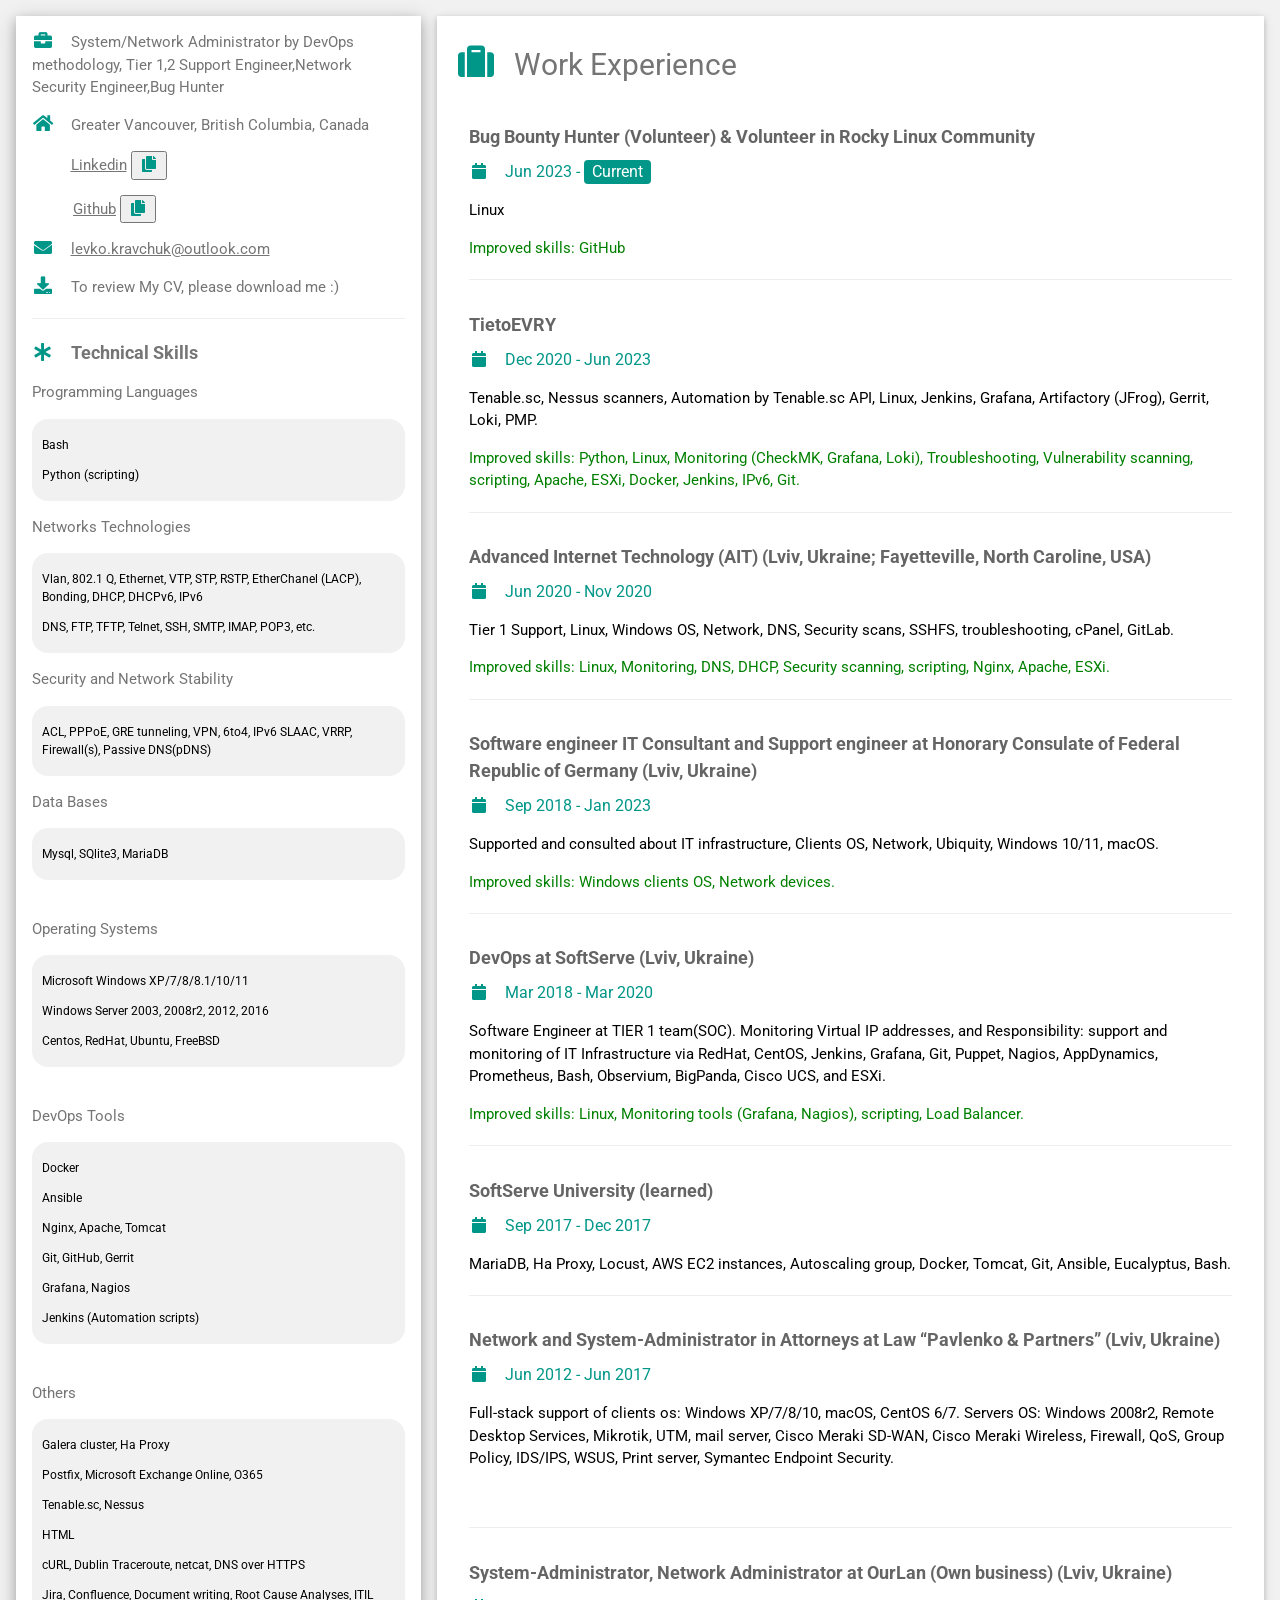
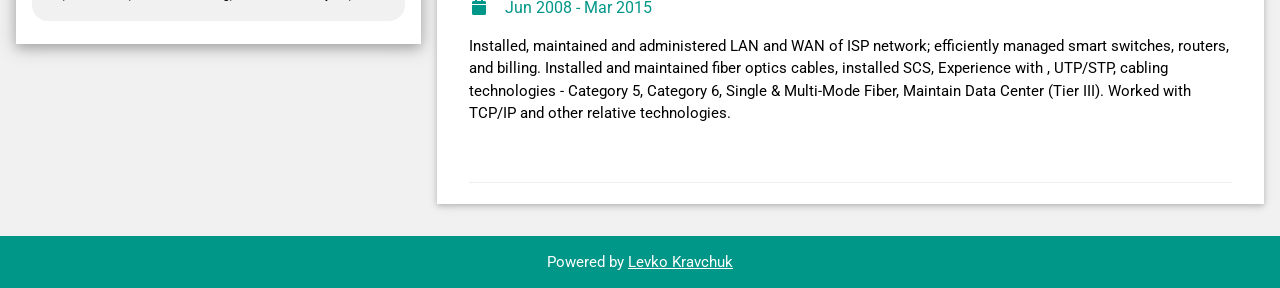
==== index.html @ 78b99a48 "Fixed mistake in CV" ====
<!DOCTYPE html>
<html>
<head>
  <meta charset="UTF-8">
  <meta name="description" content="Levkos web page">
  <meta name="keywords" content="HTML, JavaScript">
  <meta name="author" content="Levko Kravchuk">
  <meta name="viewport" content="width=device-width, initial-scale=1.0">
  <title>Levko's web site</title>
  <style>
    .collapsible {
      background-color: #777;
      color: white;
      cursor: pointer;
      padding: 18px;
      width: 100%;
      border: none;
      text-align: left;
      outline: none;
      font-size: 15px;
    }
    .active, .collapsible:hover {
      background-color: #555;
    }
    .content {
      padding: 0 18px;
      display: none;
      overflow: hidden;
      background-color: #f1f1f1;
    }
  </style>
  
   <!-- Google Analytics -->
  <script async src="https://www.googletagmanager.com/gtag/js?id=G-3JH4GE4G5J"></script>
  <script>
    window.dataLayer = window.dataLayer || [];
    function gtag(){dataLayer.push(arguments);}
    gtag('js', new Date());
    gtag('config', 'G-3JH4GE4G5J');
  </script>
  <!-- Clarity analytics -->
  <script type="text/javascript">
    (function(c,l,a,r,i,t,y){
        c[a]=c[a]||function(){(c[a].q=c[a].q||[]).push(arguments)};
        t=l.createElement(r);t.async=1;t.src="https://www.clarity.ms/tag/"+i;
        y=l.getElementsByTagName(r)[0];y.parentNode.insertBefore(t,y);
    })(window, document, "clarity", "script", "fwkwumg609");
  </script> 

<script>
  function copyToClipboard(text) {
    var input = document.createElement('input');
    input.setAttribute('value', text);
    document.body.appendChild(input);
    input.select();
    document.execCommand('copy');
    document.body.removeChild(input);
  }
  </script>
  

  <!-- Stylesheets -->
  <link rel="stylesheet" href="https://www.w3schools.com/w3css/4/w3.css">
  <link rel='stylesheet' href='https://fonts.googleapis.com/css?family=Roboto'>
  <link rel="stylesheet" href="https://cdnjs.cloudflare.com/ajax/libs/font-awesome/4.7.0/css/font-awesome.min.css">
  <link rel="stylesheet" href="https://use.fontawesome.com/releases/v5.15.2/css/all.css" integrity="sha384-jFieLoxygLdKVrVs5r+jj5rLX2v08nWEl4P7/q4+4EpvJ63VjKdErS/NkVJMI+gE" crossorigin="anonymous">
  <style>
    html,body,h1,h2,h3,h4,h5,h6 {font-family: "Roboto", sans-serif}
  </style>
</head>
<body class="w3-light-grey">
  <!-- Page Container -->
  <div class="w3-content w3-margin-top" style="max-width:1400px;">
    <!-- The Grid -->
    <div class="w3-row-padding">
      <!-- Left Column -->
      <div class="w3-third">
        <div class="w3-white w3-text-grey w3-card-4">
          <div class="w3-display-container">
            <div class="w3-display-bottomleft w3-container w3-text-teal">
              <h2>Levko Kravchuk</h2>
            </div>
          </div>
          <div class="w3-container">
            <p><i class="fa fa-briefcase fa-fw w3-margin-right w3-large w3-text-teal"></i>System/Network Administrator by DevOps methodology, Tier 1,2 Support Engineer,Network Security Engineer,Bug Hunter</p>
            <p><i class="fa fa-home fa-fw w3-margin-right w3-large w3-text-teal"></i>Greater Vancouver, British Columbia, Canada</p>
            <!-- <p><i class="fa fa-phone fa-fw w3-margin-right w3-large w3-text-teal"></i>+1(778)987-5773</p> -->
            <p><i class="fa fa-linkedin fa-fw w3-margin-right w3-large w3-text-teal"></i><a href="https://www.linkedin.com/in/levko-kravchuk/" target="_blank">Linkedin</a> <button onclick="copyToClipboard('https://www.linkedin.com/in/levko-kravchuk/')"> <i class="fa fa-copy fa-fw w3-text-teal" style="font-size: 16px;"></i> </button></p>
            <p><i class="fa fa-github fa-fw w3-margin-right w3-text-teal" style="font-size: 20px;"></i><a href="https://github.com/LEO2008k" target="_blank">Github</a>    <button onclick="copyToClipboard('https://github.com/LEO2008k')"> <i class="fa fa-copy fa-fw w3-text-teal" style="font-size: 16px;"></i> </button> </p>
            <p><i class="fa fa-envelope fa-fw w3-margin-right w3-large w3-text-teal"></i><a href="mailto:levko.kravchuk@outlook.com">levko.kravchuk@outlook.com</a></p>
            <p><i class="fa fa-download fa-fw w3-margin-right w3-large w3-text-teal"></i><a href="Levko_Kravchuk_Resume.pdf" download="Levko_Kravchuk_System_Administrator_Resume.pdf" style="text-decoration:none">To review My CV, please download me :)</a></p>
            <!--<p><i class="fa fa-download fa-fw w3-margin-right w3-large w3-text-teal"></i><a href="Levko_Kravchuk_cover_letter.pdf" download="Levko_Kravchuk_cover_letter.pdf" style="text-decoration:none">Cover letter Levko Kravchuk</a> </p>-->
            <hr>
  
            <div class="w3-large"><b><i class="fa fa-asterisk fa-fw w3-margin-right w3-text-teal"></i>Technical Skills</b></div>
            <p>Programming Languages</p>
            <div class="w3-light-grey w3-round-xlarge w3-small" style="border-left-style: solid;border-left-width: 0px;padding-left: 10px;padding-top: 5px;padding-bottom: 5px;">
             <p>Bash </p>
             <p>Python (scripting) </p>
               
            </div>
            <p>Networks Technologies</p>
            <div class="w3-light-grey w3-round-xlarge w3-small" style="border-left-style: solid;border-left-width: 0px;padding-left: 10px;padding-top: 5px;padding-bottom: 5px;">
              <!-- <div class="w3-container w3-center w3-round-xlarge w3-teal" style="width:90%">90%</div> -->
            <p>Vlan, 802.1 Q, Ethernet, VTP, STP, RSTP, EtherChanel (LACP), Bonding, DHCP, DHCPv6, IPv6 </p>
             <!-- <div class="w3-container w3-center w3-round-xlarge w3-teal" style="width:65%">65%</div> -->
            <p>DNS, FTP, TFTP, Telnet, SSH, SMTP, IMAP, POP3, etc. </p>
             <!-- <div class="w3-container w3-center w3-round-xlarge w3-teal" style="width:89%">89%</div> -->
  
            </div>
            <p>Security and Network Stability </p>
            <div class="w3-light-grey w3-round-xlarge w3-small" style="border-left-style: solid;border-left-width: 0px;padding-left: 10px;padding-top: 5px;padding-bottom: 5px;">
              <p>ACL, PPPoE, GRE tunneling, VPN, 6to4, IPv6 SLAAC, VRRP, Firewall(s), Passive DNS(pDNS) </p>
             <!-- <div class="w3-container w3-center w3-round-xlarge w3-teal" style="width:55%">55%</div> -->
  
            </div>
            <p>Data Bases</p>
            <div class="w3-light-grey w3-round-xlarge w3-small" style="border-left-style: solid;border-left-width: 0px;padding-left: 10px;padding-top: 5px;padding-bottom: 5px;">
              <p>Mysql, SQlite3, MariaDB </p>
            </div>
            <br>
  
            <p>Operating Systems</p>
            <div class="w3-light-grey w3-round-xlarge w3-small" style="border-left-style: solid;border-left-width: 0px;padding-left: 10px;padding-top: 5px;padding-bottom: 5px;">
              <p>Microsoft Windows XP/7/8/8.1/10/11 </p>
            <!-- <div class="w3-container w3-center w3-round-xlarge w3-teal" style="width:60%">60%</div> -->
            <p>Windows Server 2003, 2008r2, 2012, 2016 </p>
            <!-- <div class="w3-container w3-center w3-round-xlarge w3-teal" style="width:38%">38%</div>-->
            <p>Centos, RedHat, Ubuntu, FreeBSD </p>
            
            </div>
            <br>
  
            <p>DevOps Tools</p>
            <div class="w3-light-grey w3-round-xlarge w3-small" style="border-left-style: solid;border-left-width: 0px;padding-left: 10px;padding-top: 5px;padding-bottom: 5px;">
              <p>Docker </p>
             <!-- <div class="w3-container w3-center w3-round-xlarge w3-teal" style="width:40%">40%</div> -->
            <p>Ansible </p>
            <p>Nginx, Apache, Tomcat</p>
             <!-- <div class="w3-container w3-center w3-round-xlarge w3-teal" style="width:20%">20%</div> -->
            <p>Git, GitHub, Gerrit </p>
             <!-- <div class="w3-container w3-center w3-round-xlarge w3-teal" style="width:40%">40%</div> -->
            <p>Grafana, Nagios </p>
            <p>Jenkins (Automation scripts)</p>
             <!-- <div class="w3-container w3-center w3-round-xlarge w3-teal" style="width:40%">40%</div> -->
            </div>
            <br>
            <p>Others</p>        
              <div class="w3-light-grey w3-round-xlarge w3-small" style="border-left-style: solid;border-left-width: 0px;padding-left: 10px;padding-top: 5px;padding-bottom: 5px;">
              <p>Galera cluster, Ha Proxy </p>
              <p>Postfix, Microsoft Exchange Online, O365</p>
              <p>Tenable.sc, Nessus </p>
              <p>HTML</p>
              <p>cURL, Dublin Traceroute, netcat, DNS over HTTPS </p>
              <p>Jira, Confluence, Document writing, Root Cause Analyses, ITIL</p>
          </div>
  
            <br>
          </div>
        </div><br>
  
      <!-- End Left Column -->
      </div>
  
      <!-- Right Column -->
      <div class="w3-twothird">

        <div class="w3-container w3-card w3-white w3-margin-bottom">
          <h2 class="w3-text-grey w3-padding-16"><i class="fa fa-suitcase fa-fw w3-margin-right w3-xxlarge w3-text-teal"></i>Work Experience</h2>
          <div class="w3-container">
            <h5 class="w3-opacity"><b>Bug Bounty Hunter (Volunteer) & Volunteer in Rocky Linux Community</b></h5>
            <h6 class="w3-text-teal"><i class="fa fa-calendar fa-fw w3-margin-right"></i>Jun 2023 - <span class="w3-tag w3-teal w3-round">Current</span></h6>
            <p> Linux</p>
            <p style="color:green";>Improved skills: GitHub </p>  
            <hr>
          </div>
      
          <div class="w3-container">
            <h5 class="w3-opacity"><b>TietoEVRY</b></h5>
            <h6 class="w3-text-teal"><i class="fa fa-calendar fa-fw w3-margin-right"></i>Dec 2020 - Jun 2023</h6>
            <p>Tenable.sc, Nessus scanners, Automation by Tenable.sc API, Linux, Jenkins, Grafana, Artifactory (JFrog), Gerrit, Loki, PMP.  </p>
            <p style="color:green";>Improved skills: Python, Linux, Monitoring (CheckMK, Grafana, Loki), Troubleshooting, Vulnerability scanning, scripting, Apache, ESXi, Docker, Jenkins, IPv6, Git. </p>  
            <hr>
          </div>
          
          <div class="w3-container">
            <h5 class="w3-opacity"><b>Advanced Internet Technology (AIT) (Lviv, Ukraine; Fayetteville, North Caroline, USA)</b></h5>
            <h6 class="w3-text-teal"><i class="fa fa-calendar fa-fw w3-margin-right"></i>Jun 2020 - Nov 2020 </h6>
            <p>Tier 1 Support, Linux, Windows OS, Network, DNS, Security scans, SSHFS, troubleshooting, cPanel, GitLab. </p>
            <p style="color:green";>Improved skills: Linux, Monitoring, DNS, DHCP, Security scanning, scripting, Nginx, Apache, ESXi.</p> 
            <hr>
          </div>
          <div class="w3-container">
            <h5 class="w3-opacity"><b>Software engineer IT Consultant and Support engineer at Honorary Consulate of Federal Republic of Germany (Lviv, Ukraine)</b></h5>
            <h6 class="w3-text-teal"><i class="fa fa-calendar fa-fw w3-margin-right"></i>Sep 2018 - Jan 2023</h6>
            <p>Supported and consulted about IT infrastructure, Clients OS, Network, Ubiquity, Windows 10/11, macOS.</p>
            <p style="color:green";>Improved skills: Windows clients OS, Network devices.</p>
            <hr>
          </div>
          <div class="w3-container">
            <h5 class="w3-opacity"><b>DevOps at SoftServe (Lviv, Ukraine) </b></h5>
            <h6 class="w3-text-teal"><i class="fa fa-calendar fa-fw w3-margin-right"></i>Mar 2018 - Mar 2020 </h6>
            <p>Software Engineer at TIER 1 team(SOC). Monitoring Virtual IP addresses, and Responsibility: support and monitoring of IT Infrastructure via RedHat, CentOS, Jenkins, Grafana, Git, Puppet, Nagios, AppDynamics, Prometheus, Bash, Observium, BigPanda, Cisco UCS, and ESXi.</p>
            <p style="color:green";>Improved skills: Linux, Monitoring tools (Grafana, Nagios), scripting, Load Balancer.</p>
            <hr>
          </div>
          <div class="w3-container">
            <h5 class="w3-opacity"><b>SoftServe University (learned)</b></h5>
            <h6 class="w3-text-teal"><i class="fa fa-calendar fa-fw w3-margin-right"></i>Sep 2017 - Dec 2017</h6>
            <p>MariaDB, Ha Proxy, Locust, AWS EC2 instances, Autoscaling group, Docker, Tomcat, Git, Ansible, Eucalyptus, Bash. </p>
            <hr>
          </div>
          <div class="w3-container">
            <h5 class="w3-opacity"><b>Network and System-Administrator in Attorneys at Law “Pavlenko & Partners” (Lviv, Ukraine)</b></h5>
            <h6 class="w3-text-teal"><i class="fa fa-calendar fa-fw w3-margin-right"></i>Jun 2012 - Jun 2017 </h6>
            <p> Full-stack support of clients os: Windows XP/7/8/10, macOS, CentOS 6/7. Servers OS: Windows 2008r2, Remote Desktop Services, Mikrotik, UTM, mail server, Cisco Meraki SD-WAN, Cisco Meraki Wireless, Firewall, QoS, Group Policy, IDS/IPS, WSUS, Print server, Symantec Endpoint Security. </p><br>
            <hr>
          </div>
          <div class="w3-container">
            <h5 class="w3-opacity"><b>System-Administrator, Network Administrator at OurLan (Own business) (Lviv, Ukraine)</b></h5>
            <h6 class="w3-text-teal"><i class="fa fa-calendar fa-fw w3-margin-right"></i>Jun 2008 - Mar 2015 </h6>
            <p> Installed, maintained and administered LAN and WAN of ISP network; efficiently managed smart switches, routers, and billing. Installed and maintained fiber optics cables, installed SCS, Experience with , UTP/STP, cabling technologies - Category 5, Category 6, Single & Multi-Mode Fiber, Maintain Data Center (Tier III). Worked with TCP/IP and other relative technologies. </p><br>
            <hr>
          </div>
  
        </div>
  
  
      <!-- End Right Column -->
      </div>
      
    <!-- End Grid -->
    </div>
    
    <!-- End Page Container -->
  </div>
  
  <footer class="w3-container w3-teal w3-center w3-margin-top">
    <p>Powered by <a href="https://www.linkedin.com/in/levko-kravchuk/" target="_blank">Levko Kravchuk</a></p>
  </footer>
 

  </body>
  </html>
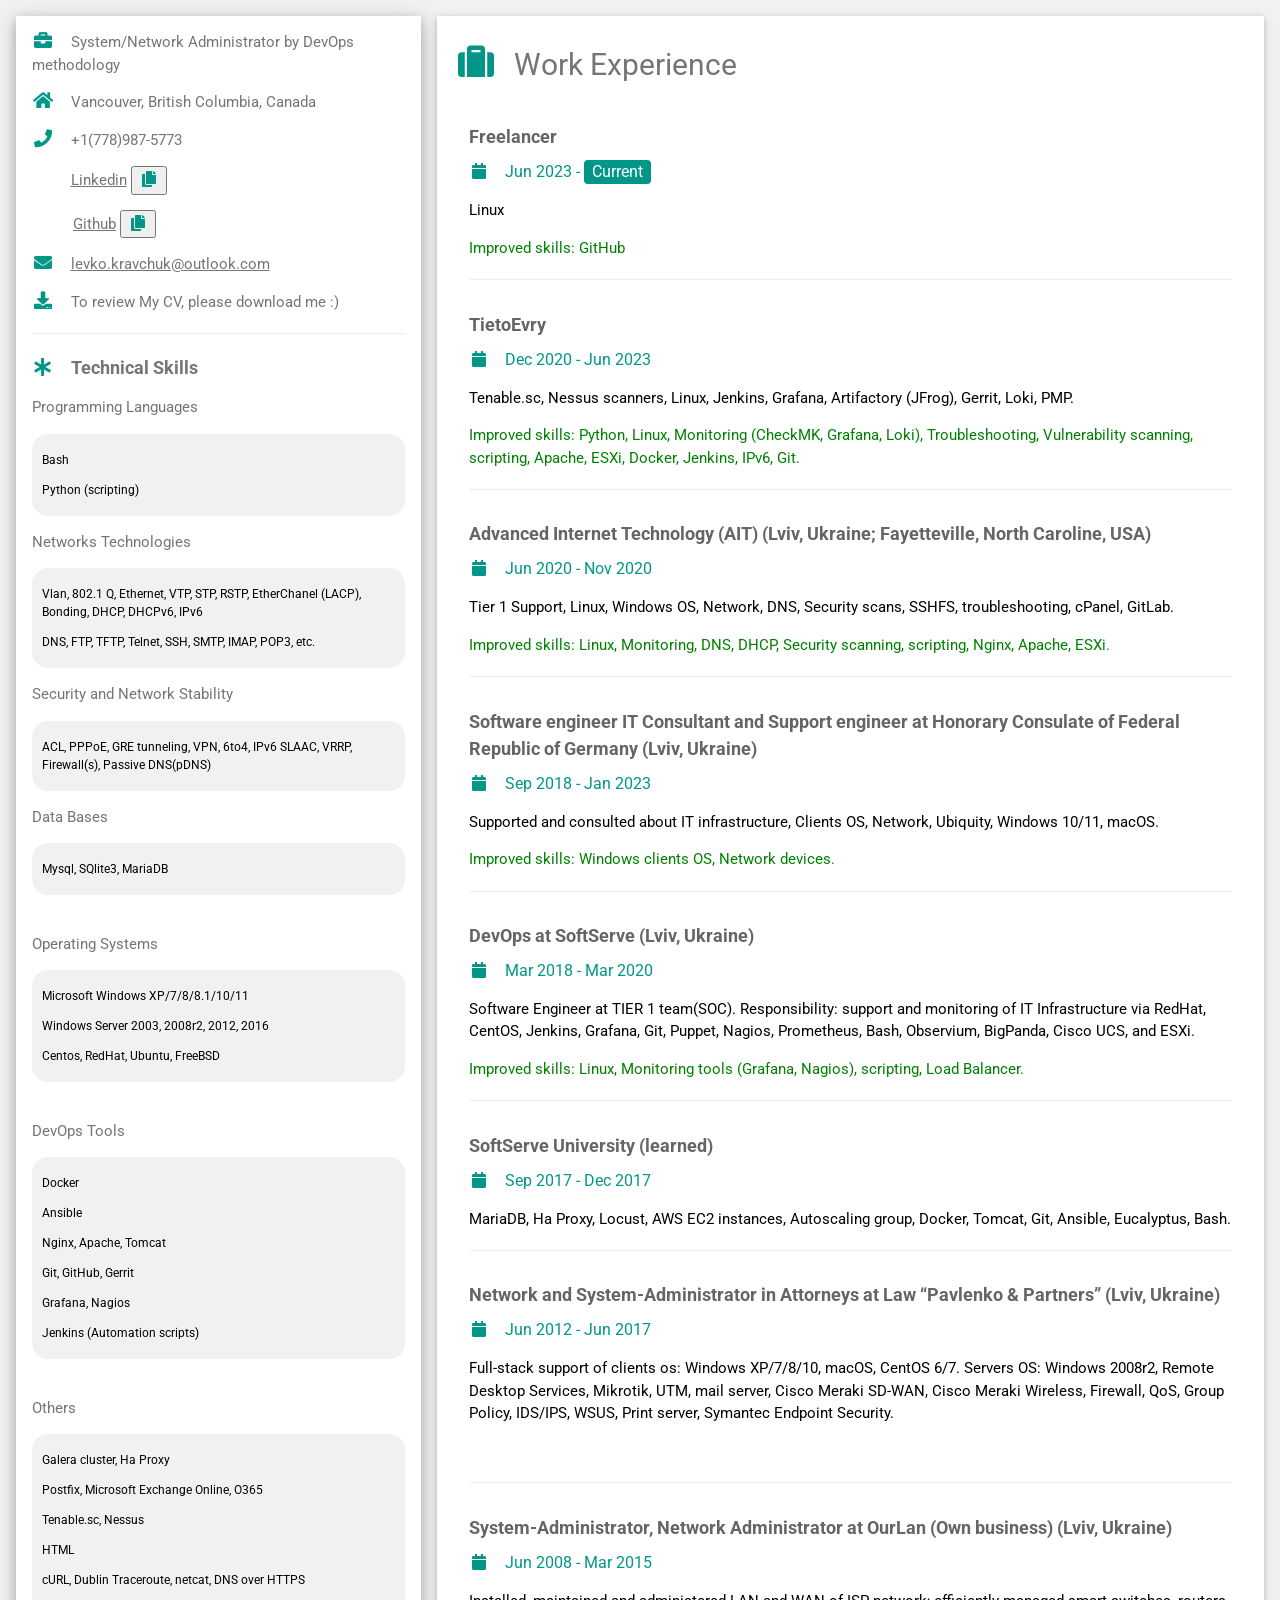
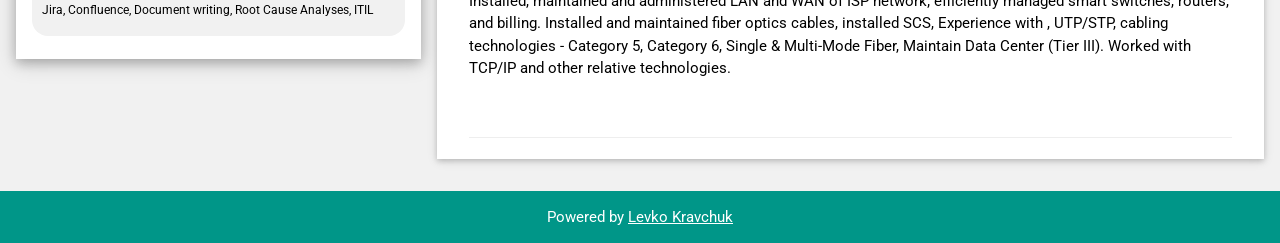
==== commit 99b66d1b: "Installed a new fresh repo" ====
--- a/index.html
+++ b/index.html
@@ -82,13 +82,13 @@
             </div>
           </div>
           <div class="w3-container">
-            <p><i class="fa fa-briefcase fa-fw w3-margin-right w3-large w3-text-teal"></i>System/Network Administrator by DevOps methodology, Tier 1,2 Support Engineer,Network Security Engineer,Bug Hunter</p>
-            <p><i class="fa fa-home fa-fw w3-margin-right w3-large w3-text-teal"></i>Greater Vancouver, British Columbia, Canada</p>
-            <!-- <p><i class="fa fa-phone fa-fw w3-margin-right w3-large w3-text-teal"></i>+1(778)987-5773</p> -->
+            <p><i class="fa fa-briefcase fa-fw w3-margin-right w3-large w3-text-teal"></i>System/Network Administrator by DevOps methodology</p>
+            <p><i class="fa fa-home fa-fw w3-margin-right w3-large w3-text-teal"></i>Vancouver, British Columbia, Canada</p>
+            <p><i class="fa fa-phone fa-fw w3-margin-right w3-large w3-text-teal"></i>+1(778)987-5773</p>
             <p><i class="fa fa-linkedin fa-fw w3-margin-right w3-large w3-text-teal"></i><a href="https://www.linkedin.com/in/levko-kravchuk/" target="_blank">Linkedin</a> <button onclick="copyToClipboard('https://www.linkedin.com/in/levko-kravchuk/')"> <i class="fa fa-copy fa-fw w3-text-teal" style="font-size: 16px;"></i> </button></p>
             <p><i class="fa fa-github fa-fw w3-margin-right w3-text-teal" style="font-size: 20px;"></i><a href="https://github.com/LEO2008k" target="_blank">Github</a>    <button onclick="copyToClipboard('https://github.com/LEO2008k')"> <i class="fa fa-copy fa-fw w3-text-teal" style="font-size: 16px;"></i> </button> </p>
             <p><i class="fa fa-envelope fa-fw w3-margin-right w3-large w3-text-teal"></i><a href="mailto:levko.kravchuk@outlook.com">levko.kravchuk@outlook.com</a></p>
-            <p><i class="fa fa-download fa-fw w3-margin-right w3-large w3-text-teal"></i><a href="Levko_Kravchuk_Resume.pdf" download="Levko_Kravchuk_System_Administrator_Resume.pdf" style="text-decoration:none">To review My CV, please download me :)</a></p>
+            <p><i class="fa fa-download fa-fw w3-margin-right w3-large w3-text-teal"></i><a href="Levko_Kravchuk_System_Administrator_Resume.pdf" download="Levko_Kravchuk_System_Administrator_Resume.pdf" style="text-decoration:none">To review My CV, please download me :)</a></p>
             <!--<p><i class="fa fa-download fa-fw w3-margin-right w3-large w3-text-teal"></i><a href="Levko_Kravchuk_cover_letter.pdf" download="Levko_Kravchuk_cover_letter.pdf" style="text-decoration:none">Cover letter Levko Kravchuk</a> </p>-->
             <hr>
   
@@ -168,7 +168,7 @@
         <div class="w3-container w3-card w3-white w3-margin-bottom">
           <h2 class="w3-text-grey w3-padding-16"><i class="fa fa-suitcase fa-fw w3-margin-right w3-xxlarge w3-text-teal"></i>Work Experience</h2>
           <div class="w3-container">
-            <h5 class="w3-opacity"><b>Bug Bounty Hunter (Volunteer) & Volunteer in Rocky Linux Community</b></h5>
+            <h5 class="w3-opacity"><b>Freelancer</b></h5>
             <h6 class="w3-text-teal"><i class="fa fa-calendar fa-fw w3-margin-right"></i>Jun 2023 - <span class="w3-tag w3-teal w3-round">Current</span></h6>
             <p> Linux</p>
             <p style="color:green";>Improved skills: GitHub </p>  
@@ -176,9 +176,9 @@
           </div>
       
           <div class="w3-container">
-            <h5 class="w3-opacity"><b>TietoEVRY</b></h5>
+            <h5 class="w3-opacity"><b>TietoEvry</b></h5>
             <h6 class="w3-text-teal"><i class="fa fa-calendar fa-fw w3-margin-right"></i>Dec 2020 - Jun 2023</h6>
-            <p>Tenable.sc, Nessus scanners, Automation by Tenable.sc API, Linux, Jenkins, Grafana, Artifactory (JFrog), Gerrit, Loki, PMP.  </p>
+            <p>Tenable.sc, Nessus scanners, Linux, Jenkins, Grafana, Artifactory (JFrog), Gerrit, Loki, PMP.  </p>
             <p style="color:green";>Improved skills: Python, Linux, Monitoring (CheckMK, Grafana, Loki), Troubleshooting, Vulnerability scanning, scripting, Apache, ESXi, Docker, Jenkins, IPv6, Git. </p>  
             <hr>
           </div>
@@ -200,7 +200,7 @@
           <div class="w3-container">
             <h5 class="w3-opacity"><b>DevOps at SoftServe (Lviv, Ukraine) </b></h5>
             <h6 class="w3-text-teal"><i class="fa fa-calendar fa-fw w3-margin-right"></i>Mar 2018 - Mar 2020 </h6>
-            <p>Software Engineer at TIER 1 team(SOC). Monitoring Virtual IP addresses, and Responsibility: support and monitoring of IT Infrastructure via RedHat, CentOS, Jenkins, Grafana, Git, Puppet, Nagios, AppDynamics, Prometheus, Bash, Observium, BigPanda, Cisco UCS, and ESXi.</p>
+            <p>Software Engineer at TIER 1 team(SOC). Responsibility: support and monitoring of IT Infrastructure via RedHat, CentOS, Jenkins, Grafana, Git, Puppet, Nagios, Prometheus, Bash, Observium, BigPanda, Cisco UCS, and ESXi.</p>
             <p style="color:green";>Improved skills: Linux, Monitoring tools (Grafana, Nagios), scripting, Load Balancer.</p>
             <hr>
           </div>
@@ -238,7 +238,6 @@
   <footer class="w3-container w3-teal w3-center w3-margin-top">
     <p>Powered by <a href="https://www.linkedin.com/in/levko-kravchuk/" target="_blank">Levko Kravchuk</a></p>
   </footer>
- 
-
+  
   </body>
   </html>
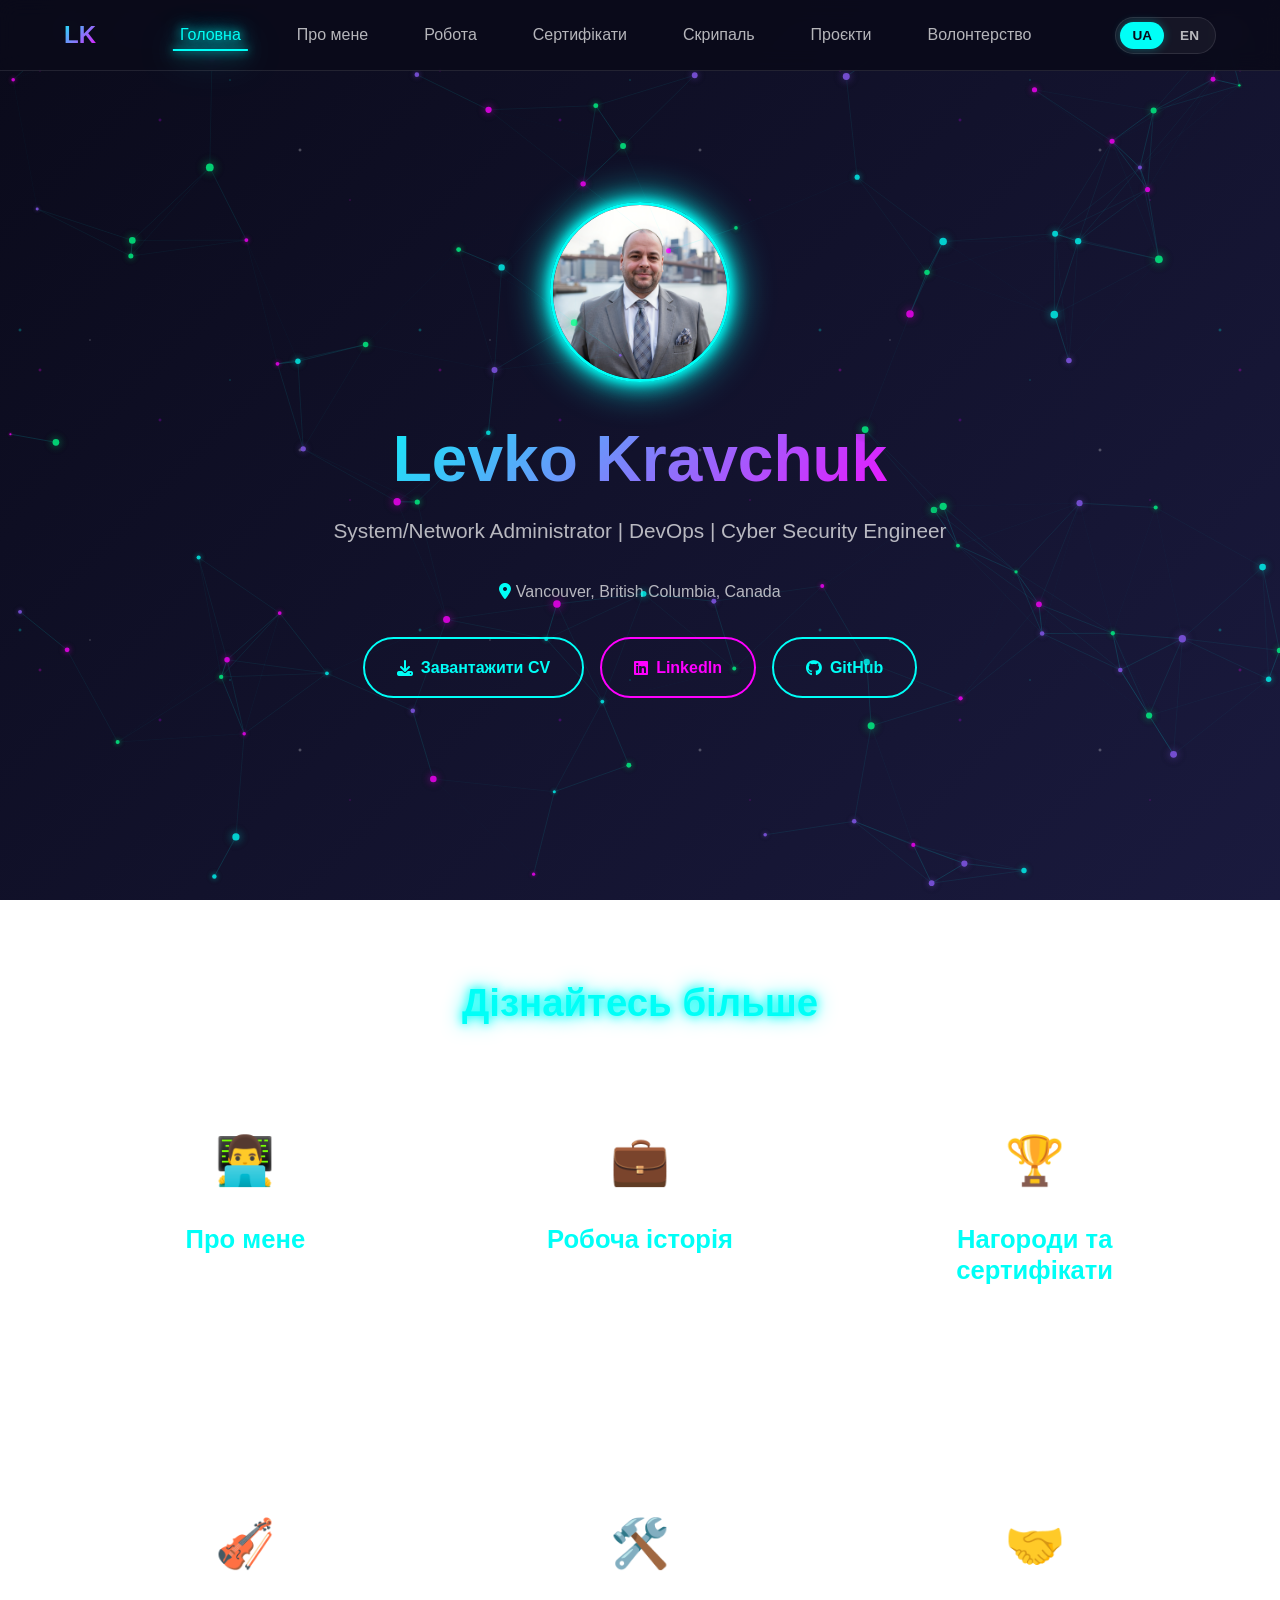
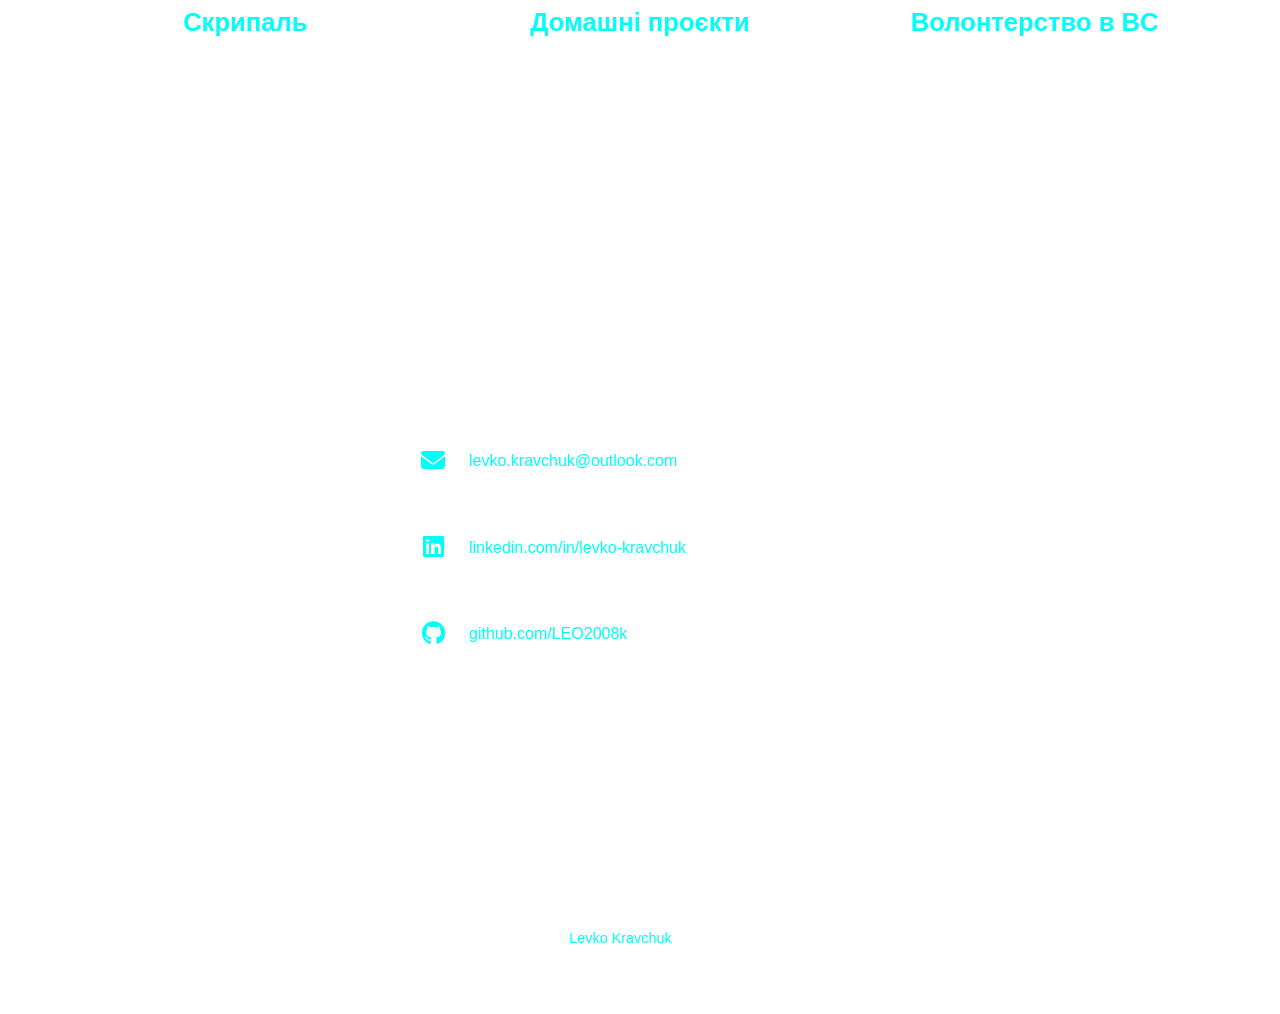
==== commit c8efd0c7: "Organize project: structure images and docs, update site content" ====
--- a/index.html
+++ b/index.html
@@ -1,243 +1,203 @@
 <!DOCTYPE html>
-<html>
+<html lang="uk">
+
 <head>
   <meta charset="UTF-8">
-  <meta name="description" content="Levkos web page">
-  <meta name="keywords" content="HTML, JavaScript">
+  <meta name="viewport" content="width=device-width, initial-scale=1.0, maximum-scale=5.0">
+  <meta name="description"
+    content="Levko Kravchuk - System/Network Administrator, DevOps Engineer based in Vancouver, BC">
+  <meta name="keywords" content="Levko Kravchuk, DevOps, System Administrator, Network Engineer, Vancouver">
   <meta name="author" content="Levko Kravchuk">
-  <meta name="viewport" content="width=device-width, initial-scale=1.0">
-  <title>Levko's web site</title>
-  <style>
-    .collapsible {
-      background-color: #777;
-      color: white;
-      cursor: pointer;
-      padding: 18px;
-      width: 100%;
-      border: none;
-      text-align: left;
-      outline: none;
-      font-size: 15px;
-    }
-    .active, .collapsible:hover {
-      background-color: #555;
-    }
-    .content {
-      padding: 0 18px;
-      display: none;
-      overflow: hidden;
-      background-color: #f1f1f1;
-    }
-  </style>
-  
-   <!-- Google Analytics -->
+  <meta name="theme-color" content="#0a0a1a">
+
+  <!-- Security Headers -->
+  <meta http-equiv="X-Content-Type-Options" content="nosniff">
+  <meta http-equiv="X-Frame-Options" content="SAMEORIGIN">
+  <meta name="referrer" content="strict-origin-when-cross-origin">
+  <meta http-equiv="Content-Security-Policy" content="
+    default-src 'self';
+    script-src 'self' 'unsafe-inline' https://www.googletagmanager.com https://www.clarity.ms https://*.clarity.ms;
+    style-src 'self' 'unsafe-inline' https://fonts.googleapis.com https://cdnjs.cloudflare.com;
+    font-src 'self' https://fonts.gstatic.com https://cdnjs.cloudflare.com;
+    img-src 'self' data: https:;
+    connect-src 'self' https://www.google-analytics.com https://www.clarity.ms https://*.clarity.ms;
+    frame-ancestors 'self';
+    form-action 'self';
+    base-uri 'self';
+  ">
+
+  <title>Levko Kravchuk | Portfolio</title>
+
+  <!-- Fonts -->
+  <link rel="preconnect" href="https://fonts.googleapis.com">
+  <link rel="preconnect" href="https://fonts.gstatic.com" crossorigin>
+  <link
+    href="https://fonts.googleapis.com/css2?family=Inter:wght@400;500;600;700&family=Outfit:wght@600;700&display=swap"
+    rel="stylesheet">
+
+  <!-- Font Awesome -->
+  <link rel="stylesheet" href="https://cdnjs.cloudflare.com/ajax/libs/font-awesome/6.5.0/css/all.min.css">
+
+  <!-- Styles -->
+  <link rel="stylesheet" href="css/style.css">
+
+  <!-- Google Analytics -->
   <script async src="https://www.googletagmanager.com/gtag/js?id=G-3JH4GE4G5J"></script>
   <script>
     window.dataLayer = window.dataLayer || [];
-    function gtag(){dataLayer.push(arguments);}
+    function gtag() { dataLayer.push(arguments); }
     gtag('js', new Date());
     gtag('config', 'G-3JH4GE4G5J');
   </script>
-  <!-- Clarity analytics -->
+
+  <!-- Clarity Analytics -->
   <script type="text/javascript">
-    (function(c,l,a,r,i,t,y){
-        c[a]=c[a]||function(){(c[a].q=c[a].q||[]).push(arguments)};
-        t=l.createElement(r);t.async=1;t.src="https://www.clarity.ms/tag/"+i;
-        y=l.getElementsByTagName(r)[0];y.parentNode.insertBefore(t,y);
+    (function (c, l, a, r, i, t, y) {
+      c[a] = c[a] || function () { (c[a].q = c[a].q || []).push(arguments) };
+      t = l.createElement(r); t.async = 1; t.src = "https://www.clarity.ms/tag/" + i;
+      y = l.getElementsByTagName(r)[0]; y.parentNode.insertBefore(t, y);
     })(window, document, "clarity", "script", "fwkwumg609");
-  </script> 
-
-<script>
-  function copyToClipboard(text) {
-    var input = document.createElement('input');
-    input.setAttribute('value', text);
-    document.body.appendChild(input);
-    input.select();
-    document.execCommand('copy');
-    document.body.removeChild(input);
-  }
   </script>
-  
-
-  <!-- Stylesheets -->
-  <link rel="stylesheet" href="https://www.w3schools.com/w3css/4/w3.css">
-  <link rel='stylesheet' href='https://fonts.googleapis.com/css?family=Roboto'>
-  <link rel="stylesheet" href="https://cdnjs.cloudflare.com/ajax/libs/font-awesome/4.7.0/css/font-awesome.min.css">
-  <link rel="stylesheet" href="https://use.fontawesome.com/releases/v5.15.2/css/all.css" integrity="sha384-jFieLoxygLdKVrVs5r+jj5rLX2v08nWEl4P7/q4+4EpvJ63VjKdErS/NkVJMI+gE" crossorigin="anonymous">
-  <style>
-    html,body,h1,h2,h3,h4,h5,h6 {font-family: "Roboto", sans-serif}
-  </style>
 </head>
-<body class="w3-light-grey">
-  <!-- Page Container -->
-  <div class="w3-content w3-margin-top" style="max-width:1400px;">
-    <!-- The Grid -->
-    <div class="w3-row-padding">
-      <!-- Left Column -->
-      <div class="w3-third">
-        <div class="w3-white w3-text-grey w3-card-4">
-          <div class="w3-display-container">
-            <div class="w3-display-bottomleft w3-container w3-text-teal">
-              <h2>Levko Kravchuk</h2>
-            </div>
-          </div>
-          <div class="w3-container">
-            <p><i class="fa fa-briefcase fa-fw w3-margin-right w3-large w3-text-teal"></i>System/Network Administrator by DevOps methodology</p>
-            <p><i class="fa fa-home fa-fw w3-margin-right w3-large w3-text-teal"></i>Vancouver, British Columbia, Canada</p>
-            <p><i class="fa fa-phone fa-fw w3-margin-right w3-large w3-text-teal"></i>+1(778)987-5773</p>
-            <p><i class="fa fa-linkedin fa-fw w3-margin-right w3-large w3-text-teal"></i><a href="https://www.linkedin.com/in/levko-kravchuk/" target="_blank">Linkedin</a> <button onclick="copyToClipboard('https://www.linkedin.com/in/levko-kravchuk/')"> <i class="fa fa-copy fa-fw w3-text-teal" style="font-size: 16px;"></i> </button></p>
-            <p><i class="fa fa-github fa-fw w3-margin-right w3-text-teal" style="font-size: 20px;"></i><a href="https://github.com/LEO2008k" target="_blank">Github</a>    <button onclick="copyToClipboard('https://github.com/LEO2008k')"> <i class="fa fa-copy fa-fw w3-text-teal" style="font-size: 16px;"></i> </button> </p>
-            <p><i class="fa fa-envelope fa-fw w3-margin-right w3-large w3-text-teal"></i><a href="mailto:levko.kravchuk@outlook.com">levko.kravchuk@outlook.com</a></p>
-            <p><i class="fa fa-download fa-fw w3-margin-right w3-large w3-text-teal"></i><a href="Levko_Kravchuk_System_Administrator_Resume.pdf" download="Levko_Kravchuk_System_Administrator_Resume.pdf" style="text-decoration:none">To review My CV, please download me :)</a></p>
-            <!--<p><i class="fa fa-download fa-fw w3-margin-right w3-large w3-text-teal"></i><a href="Levko_Kravchuk_cover_letter.pdf" download="Levko_Kravchuk_cover_letter.pdf" style="text-decoration:none">Cover letter Levko Kravchuk</a> </p>-->
-            <hr>
-  
-            <div class="w3-large"><b><i class="fa fa-asterisk fa-fw w3-margin-right w3-text-teal"></i>Technical Skills</b></div>
-            <p>Programming Languages</p>
-            <div class="w3-light-grey w3-round-xlarge w3-small" style="border-left-style: solid;border-left-width: 0px;padding-left: 10px;padding-top: 5px;padding-bottom: 5px;">
-             <p>Bash </p>
-             <p>Python (scripting) </p>
-               
-            </div>
-            <p>Networks Technologies</p>
-            <div class="w3-light-grey w3-round-xlarge w3-small" style="border-left-style: solid;border-left-width: 0px;padding-left: 10px;padding-top: 5px;padding-bottom: 5px;">
-              <!-- <div class="w3-container w3-center w3-round-xlarge w3-teal" style="width:90%">90%</div> -->
-            <p>Vlan, 802.1 Q, Ethernet, VTP, STP, RSTP, EtherChanel (LACP), Bonding, DHCP, DHCPv6, IPv6 </p>
-             <!-- <div class="w3-container w3-center w3-round-xlarge w3-teal" style="width:65%">65%</div> -->
-            <p>DNS, FTP, TFTP, Telnet, SSH, SMTP, IMAP, POP3, etc. </p>
-             <!-- <div class="w3-container w3-center w3-round-xlarge w3-teal" style="width:89%">89%</div> -->
-  
-            </div>
-            <p>Security and Network Stability </p>
-            <div class="w3-light-grey w3-round-xlarge w3-small" style="border-left-style: solid;border-left-width: 0px;padding-left: 10px;padding-top: 5px;padding-bottom: 5px;">
-              <p>ACL, PPPoE, GRE tunneling, VPN, 6to4, IPv6 SLAAC, VRRP, Firewall(s), Passive DNS(pDNS) </p>
-             <!-- <div class="w3-container w3-center w3-round-xlarge w3-teal" style="width:55%">55%</div> -->
-  
-            </div>
-            <p>Data Bases</p>
-            <div class="w3-light-grey w3-round-xlarge w3-small" style="border-left-style: solid;border-left-width: 0px;padding-left: 10px;padding-top: 5px;padding-bottom: 5px;">
-              <p>Mysql, SQlite3, MariaDB </p>
-            </div>
-            <br>
-  
-            <p>Operating Systems</p>
-            <div class="w3-light-grey w3-round-xlarge w3-small" style="border-left-style: solid;border-left-width: 0px;padding-left: 10px;padding-top: 5px;padding-bottom: 5px;">
-              <p>Microsoft Windows XP/7/8/8.1/10/11 </p>
-            <!-- <div class="w3-container w3-center w3-round-xlarge w3-teal" style="width:60%">60%</div> -->
-            <p>Windows Server 2003, 2008r2, 2012, 2016 </p>
-            <!-- <div class="w3-container w3-center w3-round-xlarge w3-teal" style="width:38%">38%</div>-->
-            <p>Centos, RedHat, Ubuntu, FreeBSD </p>
-            
-            </div>
-            <br>
-  
-            <p>DevOps Tools</p>
-            <div class="w3-light-grey w3-round-xlarge w3-small" style="border-left-style: solid;border-left-width: 0px;padding-left: 10px;padding-top: 5px;padding-bottom: 5px;">
-              <p>Docker </p>
-             <!-- <div class="w3-container w3-center w3-round-xlarge w3-teal" style="width:40%">40%</div> -->
-            <p>Ansible </p>
-            <p>Nginx, Apache, Tomcat</p>
-             <!-- <div class="w3-container w3-center w3-round-xlarge w3-teal" style="width:20%">20%</div> -->
-            <p>Git, GitHub, Gerrit </p>
-             <!-- <div class="w3-container w3-center w3-round-xlarge w3-teal" style="width:40%">40%</div> -->
-            <p>Grafana, Nagios </p>
-            <p>Jenkins (Automation scripts)</p>
-             <!-- <div class="w3-container w3-center w3-round-xlarge w3-teal" style="width:40%">40%</div> -->
-            </div>
-            <br>
-            <p>Others</p>        
-              <div class="w3-light-grey w3-round-xlarge w3-small" style="border-left-style: solid;border-left-width: 0px;padding-left: 10px;padding-top: 5px;padding-bottom: 5px;">
-              <p>Galera cluster, Ha Proxy </p>
-              <p>Postfix, Microsoft Exchange Online, O365</p>
-              <p>Tenable.sc, Nessus </p>
-              <p>HTML</p>
-              <p>cURL, Dublin Traceroute, netcat, DNS over HTTPS </p>
-              <p>Jira, Confluence, Document writing, Root Cause Analyses, ITIL</p>
-          </div>
-  
-            <br>
-          </div>
-        </div><br>
-  
-      <!-- End Left Column -->
-      </div>
-  
-      <!-- Right Column -->
-      <div class="w3-twothird">
-
-        <div class="w3-container w3-card w3-white w3-margin-bottom">
-          <h2 class="w3-text-grey w3-padding-16"><i class="fa fa-suitcase fa-fw w3-margin-right w3-xxlarge w3-text-teal"></i>Work Experience</h2>
-          <div class="w3-container">
-            <h5 class="w3-opacity"><b>Freelancer</b></h5>
-            <h6 class="w3-text-teal"><i class="fa fa-calendar fa-fw w3-margin-right"></i>Jun 2023 - <span class="w3-tag w3-teal w3-round">Current</span></h6>
-            <p> Linux</p>
-            <p style="color:green";>Improved skills: GitHub </p>  
-            <hr>
-          </div>
-      
-          <div class="w3-container">
-            <h5 class="w3-opacity"><b>TietoEvry</b></h5>
-            <h6 class="w3-text-teal"><i class="fa fa-calendar fa-fw w3-margin-right"></i>Dec 2020 - Jun 2023</h6>
-            <p>Tenable.sc, Nessus scanners, Linux, Jenkins, Grafana, Artifactory (JFrog), Gerrit, Loki, PMP.  </p>
-            <p style="color:green";>Improved skills: Python, Linux, Monitoring (CheckMK, Grafana, Loki), Troubleshooting, Vulnerability scanning, scripting, Apache, ESXi, Docker, Jenkins, IPv6, Git. </p>  
-            <hr>
-          </div>
-          
-          <div class="w3-container">
-            <h5 class="w3-opacity"><b>Advanced Internet Technology (AIT) (Lviv, Ukraine; Fayetteville, North Caroline, USA)</b></h5>
-            <h6 class="w3-text-teal"><i class="fa fa-calendar fa-fw w3-margin-right"></i>Jun 2020 - Nov 2020 </h6>
-            <p>Tier 1 Support, Linux, Windows OS, Network, DNS, Security scans, SSHFS, troubleshooting, cPanel, GitLab. </p>
-            <p style="color:green";>Improved skills: Linux, Monitoring, DNS, DHCP, Security scanning, scripting, Nginx, Apache, ESXi.</p> 
-            <hr>
-          </div>
-          <div class="w3-container">
-            <h5 class="w3-opacity"><b>Software engineer IT Consultant and Support engineer at Honorary Consulate of Federal Republic of Germany (Lviv, Ukraine)</b></h5>
-            <h6 class="w3-text-teal"><i class="fa fa-calendar fa-fw w3-margin-right"></i>Sep 2018 - Jan 2023</h6>
-            <p>Supported and consulted about IT infrastructure, Clients OS, Network, Ubiquity, Windows 10/11, macOS.</p>
-            <p style="color:green";>Improved skills: Windows clients OS, Network devices.</p>
-            <hr>
-          </div>
-          <div class="w3-container">
-            <h5 class="w3-opacity"><b>DevOps at SoftServe (Lviv, Ukraine) </b></h5>
-            <h6 class="w3-text-teal"><i class="fa fa-calendar fa-fw w3-margin-right"></i>Mar 2018 - Mar 2020 </h6>
-            <p>Software Engineer at TIER 1 team(SOC). Responsibility: support and monitoring of IT Infrastructure via RedHat, CentOS, Jenkins, Grafana, Git, Puppet, Nagios, Prometheus, Bash, Observium, BigPanda, Cisco UCS, and ESXi.</p>
-            <p style="color:green";>Improved skills: Linux, Monitoring tools (Grafana, Nagios), scripting, Load Balancer.</p>
-            <hr>
-          </div>
-          <div class="w3-container">
-            <h5 class="w3-opacity"><b>SoftServe University (learned)</b></h5>
-            <h6 class="w3-text-teal"><i class="fa fa-calendar fa-fw w3-margin-right"></i>Sep 2017 - Dec 2017</h6>
-            <p>MariaDB, Ha Proxy, Locust, AWS EC2 instances, Autoscaling group, Docker, Tomcat, Git, Ansible, Eucalyptus, Bash. </p>
-            <hr>
-          </div>
-          <div class="w3-container">
-            <h5 class="w3-opacity"><b>Network and System-Administrator in Attorneys at Law “Pavlenko & Partners” (Lviv, Ukraine)</b></h5>
-            <h6 class="w3-text-teal"><i class="fa fa-calendar fa-fw w3-margin-right"></i>Jun 2012 - Jun 2017 </h6>
-            <p> Full-stack support of clients os: Windows XP/7/8/10, macOS, CentOS 6/7. Servers OS: Windows 2008r2, Remote Desktop Services, Mikrotik, UTM, mail server, Cisco Meraki SD-WAN, Cisco Meraki Wireless, Firewall, QoS, Group Policy, IDS/IPS, WSUS, Print server, Symantec Endpoint Security. </p><br>
-            <hr>
-          </div>
-          <div class="w3-container">
-            <h5 class="w3-opacity"><b>System-Administrator, Network Administrator at OurLan (Own business) (Lviv, Ukraine)</b></h5>
-            <h6 class="w3-text-teal"><i class="fa fa-calendar fa-fw w3-margin-right"></i>Jun 2008 - Mar 2015 </h6>
-            <p> Installed, maintained and administered LAN and WAN of ISP network; efficiently managed smart switches, routers, and billing. Installed and maintained fiber optics cables, installed SCS, Experience with , UTP/STP, cabling technologies - Category 5, Category 6, Single & Multi-Mode Fiber, Maintain Data Center (Tier III). Worked with TCP/IP and other relative technologies. </p><br>
-            <hr>
-          </div>
-  
+
+<body>
+  <!-- Navigation -->
+  <nav class="nav">
+    <div class="nav-container">
+      <a href="index.html" class="nav-logo">LK</a>
+      <ul class="nav-menu">
+        <li><a href="index.html" class="nav-link active" data-i18n="nav_home">Головна</a></li>
+        <li><a href="about.html" class="nav-link" data-i18n="nav_about">Про мене</a></li>
+        <li><a href="work-history.html" class="nav-link" data-i18n="nav_work">Робота</a></li>
+        <li><a href="awards.html" class="nav-link" data-i18n="nav_awards">Сертифікати</a></li>
+        <li><a href="violinist.html" class="nav-link" data-i18n="nav_violinist">Скрипаль</a></li>
+        <li><a href="projects.html" class="nav-link" data-i18n="nav_projects">Проєкти</a></li>
+        <li><a href="volunteer.html" class="nav-link" data-i18n="nav_volunteer">Волонтерство</a></li>
+      </ul>
+      <div class="nav-right">
+        <div class="lang-switcher">
+          <button class="lang-btn active" data-lang="uk">UA</button>
+          <button class="lang-btn" data-lang="en">EN</button>
         </div>
-  
-  
-      <!-- End Right Column -->
-      </div>
-      
-    <!-- End Grid -->
-    </div>
-    
-    <!-- End Page Container -->
-  </div>
-  
-  <footer class="w3-container w3-teal w3-center w3-margin-top">
-    <p>Powered by <a href="https://www.linkedin.com/in/levko-kravchuk/" target="_blank">Levko Kravchuk</a></p>
+        <div class="nav-toggle">
+          <span></span>
+          <span></span>
+          <span></span>
+        </div>
+      </div>
+    </div>
+  </nav>
+
+  <!-- Hero Section -->
+  <section class="hero">
+    <div class="hero-content">
+      <img src="img/photos/avatar.png" alt="Levko Kravchuk" class="hero-avatar">
+      <h1 class="hero-title">Levko Kravchuk</h1>
+      <p class="hero-subtitle" data-i18n="hero_subtitle">System/Network Administrator | DevOps | Cyber Security Engineer
+      </p>
+      <p style="color: var(--text-secondary); margin-bottom: 2rem;">
+        <i class="fas fa-map-marker-alt" style="color: var(--neon-cyan);"></i>
+        <span data-i18n="hero_location">Vancouver, British Columbia, Canada</span>
+      </p>
+      <div class="hero-buttons">
+        <a href="Levko_Kravchuk_Resume.pdf" download class="btn">
+          <i class="fas fa-download"></i> <span data-i18n="btn_download_cv">Завантажити CV</span>
+        </a>
+        <a href="https://www.linkedin.com/in/levko-kravchuk/" target="_blank" class="btn btn-magenta">
+          <i class="fab fa-linkedin"></i> LinkedIn
+        </a>
+        <a href="https://github.com/LEO2008k" target="_blank" class="btn">
+          <i class="fab fa-github"></i> GitHub
+        </a>
+      </div>
+    </div>
+  </section>
+
+  <!-- Quick Links Section -->
+  <section class="section">
+    <div class="container">
+      <h2 class="section-title" data-i18n="section_learn_more">Дізнайтесь більше</h2>
+      <div class="cards-grid">
+
+        <a href="about.html" class="glass-card page-card">
+          <span class="page-card-icon">👨‍💻</span>
+          <h3 data-i18n="card_about_title">Про мене</h3>
+          <p data-i18n="card_about_desc">Технічні навички, контакти та особиста інформація</p>
+        </a>
+
+        <a href="work-history.html" class="glass-card page-card">
+          <span class="page-card-icon">💼</span>
+          <h3 data-i18n="card_work_title">Робоча історія</h3>
+          <p data-i18n="card_work_desc">Від 2008 року: ISP, DevOps, Security та більше</p>
+        </a>
+
+        <a href="awards.html" class="glass-card page-card">
+          <span class="page-card-icon">🏆</span>
+          <h3 data-i18n="card_awards_title">Нагороди та сертифікати</h3>
+          <p data-i18n="card_awards_desc">CCNA, MikroTik, CS50, RedHat та інші</p>
+        </a>
+
+        <a href="violinist.html" class="glass-card page-card">
+          <span class="page-card-icon">🎻</span>
+          <h3 data-i18n="card_violinist_title">Скрипаль</h3>
+          <p data-i18n="card_violinist_desc">Музична сторона мого життя</p>
+        </a>
+
+        <a href="projects.html" class="glass-card page-card">
+          <span class="page-card-icon">🛠️</span>
+          <h3 data-i18n="card_projects_title">Домашні проєкти</h3>
+          <p data-i18n="card_projects_desc">Особисті технічні проєкти та експерименти</p>
+        </a>
+
+        <a href="volunteer.html" class="glass-card page-card">
+          <span class="page-card-icon">🤝</span>
+          <h3 data-i18n="card_volunteer_title">Волонтерство в BC</h3>
+          <p data-i18n="card_volunteer_desc">BSides Vancouver, VanLUG та спільнота</p>
+        </a>
+
+      </div>
+    </div>
+  </section>
+
+  <!-- Contact Quick Section -->
+  <section class="section">
+    <div class="container" style="max-width: 600px;">
+      <div class="glass-card">
+        <h3 style="text-align: center; margin-bottom: 1.5rem;" data-i18n="contact_title">Зв'язатися зі мною</h3>
+        <ul class="contact-list">
+          <li class="contact-item">
+            <span class="contact-icon"><i class="fas fa-envelope"></i></span>
+            <a href="mailto:levko.kravchuk@outlook.com">levko.kravchuk@outlook.com</a>
+          </li>
+          <li class="contact-item">
+            <span class="contact-icon"><i class="fab fa-linkedin"></i></span>
+            <a href="https://www.linkedin.com/in/levko-kravchuk/" target="_blank">linkedin.com/in/levko-kravchuk</a>
+          </li>
+          <li class="contact-item">
+            <span class="contact-icon"><i class="fab fa-github"></i></span>
+            <a href="https://github.com/LEO2008k" target="_blank">github.com/LEO2008k</a>
+          </li>
+        </ul>
+      </div>
+    </div>
+  </section>
+
+  <!-- Footer -->
+  <footer class="footer">
+    <p class="footer-text">
+      © 2024-2026 <a href="https://www.linkedin.com/in/levko-kravchuk/" target="_blank">Levko Kravchuk</a>. <span
+        data-i18n="footer_rights">All rights reserved.</span>
+    </p>
   </footer>
-  
-  </body>
-  </html>+
+  <!-- Back to Top -->
+  <button class="back-to-top" aria-label="Back to top">
+    <i class="fas fa-arrow-up"></i>
+  </button>
+
+  <script src="js/particles.js"></script>
+  <script src="js/translations.js"></script>
+  <script src="js/main.js"></script>
+</body>
+
+</html>
--- a/css/style.css
+++ b/css/style.css
@@ -0,0 +1,807 @@
+/* ===================================
+   NEO GLOW DESIGN SYSTEM
+   Levko Kravchuk Portfolio
+   =================================== */
+
+/* CSS Variables */
+:root {
+  /* Colors */
+  --bg-primary: #0a0a1a;
+  --bg-secondary: #1a1a3e;
+  --bg-card: rgba(26, 26, 62, 0.6);
+  --neon-cyan: #00fff7;
+  --neon-magenta: #ff00ff;
+  --neon-purple: #bf00ff;
+  --neon-blue: #00d4ff;
+  --text-primary: #ffffff;
+  --text-secondary: rgba(255, 255, 255, 0.7);
+  --text-muted: rgba(255, 255, 255, 0.5);
+
+  /* Glow Effects */
+  --glow-cyan: 0 0 10px var(--neon-cyan), 0 0 20px var(--neon-cyan), 0 0 40px var(--neon-cyan);
+  --glow-magenta: 0 0 10px var(--neon-magenta), 0 0 20px var(--neon-magenta), 0 0 40px var(--neon-magenta);
+  --glow-purple: 0 0 10px var(--neon-purple), 0 0 20px var(--neon-purple), 0 0 40px var(--neon-purple);
+  --glow-text: 0 0 10px currentColor, 0 0 20px currentColor;
+
+  /* Glassmorphism */
+  --glass-bg: rgba(255, 255, 255, 0.05);
+  --glass-border: rgba(255, 255, 255, 0.1);
+  --glass-blur: blur(10px);
+
+  /* Spacing */
+  --spacing-xs: 0.5rem;
+  --spacing-sm: 1rem;
+  --spacing-md: 1.5rem;
+  --spacing-lg: 2rem;
+  --spacing-xl: 3rem;
+  --spacing-xxl: 5rem;
+
+  /* Typography */
+  --font-main: 'Inter', 'Segoe UI', sans-serif;
+  --font-display: 'Outfit', 'Inter', sans-serif;
+
+  /* Transitions */
+  --transition-fast: 0.2s ease;
+  --transition-normal: 0.3s ease;
+  --transition-slow: 0.5s ease;
+}
+
+/* Reset & Base */
+*,
+*::before,
+*::after {
+  box-sizing: border-box;
+  margin: 0;
+  padding: 0;
+}
+
+html {
+  scroll-behavior: smooth;
+}
+
+body {
+  font-family: var(--font-main);
+  background: linear-gradient(135deg, var(--bg-primary) 0%, var(--bg-secondary) 100%);
+  background-attachment: fixed;
+  color: var(--text-primary);
+  line-height: 1.6;
+  min-height: 100vh;
+  overflow-x: hidden;
+}
+
+/* Animated Background Stars */
+body::before {
+  content: '';
+  position: fixed;
+  top: 0;
+  left: 0;
+  width: 100%;
+  height: 100%;
+  background-image:
+    radial-gradient(2px 2px at 20px 30px, var(--neon-cyan), transparent),
+    radial-gradient(2px 2px at 40px 70px, var(--neon-magenta), transparent),
+    radial-gradient(1px 1px at 90px 40px, var(--text-primary), transparent),
+    radial-gradient(2px 2px at 160px 120px, var(--neon-purple), transparent),
+    radial-gradient(1px 1px at 230px 80px, var(--neon-cyan), transparent),
+    radial-gradient(2px 2px at 300px 150px, var(--text-primary), transparent),
+    radial-gradient(1px 1px at 350px 200px, var(--neon-magenta), transparent);
+  background-size: 400px 300px;
+  opacity: 0.4;
+  animation: twinkle 8s ease-in-out infinite;
+  pointer-events: none;
+  z-index: -1;
+}
+
+@keyframes twinkle {
+
+  0%,
+  100% {
+    opacity: 0.4;
+  }
+
+  50% {
+    opacity: 0.6;
+  }
+}
+
+/* Typography */
+h1,
+h2,
+h3,
+h4,
+h5,
+h6 {
+  font-family: var(--font-display);
+  font-weight: 700;
+  line-height: 1.2;
+  margin-bottom: var(--spacing-sm);
+}
+
+h1 {
+  font-size: clamp(2.5rem, 5vw, 4rem);
+  background: linear-gradient(135deg, var(--neon-cyan), var(--neon-magenta));
+  -webkit-background-clip: text;
+  -webkit-text-fill-color: transparent;
+  background-clip: text;
+  text-shadow: none;
+}
+
+h2 {
+  font-size: clamp(1.8rem, 3vw, 2.5rem);
+  color: var(--neon-cyan);
+  text-shadow: var(--glow-text);
+}
+
+h3 {
+  font-size: clamp(1.3rem, 2vw, 1.8rem);
+  color: var(--text-primary);
+}
+
+p {
+  margin-bottom: var(--spacing-sm);
+  color: var(--text-secondary);
+}
+
+a {
+  color: var(--neon-cyan);
+  text-decoration: none;
+  transition: var(--transition-normal);
+}
+
+a:hover {
+  color: var(--neon-magenta);
+  text-shadow: var(--glow-text);
+}
+
+/* Container */
+.container {
+  width: 100%;
+  max-width: 1200px;
+  margin: 0 auto;
+  padding: 0 var(--spacing-md);
+}
+
+/* Navigation */
+.nav {
+  position: fixed;
+  top: 0;
+  left: 0;
+  right: 0;
+  z-index: 1000;
+  background: rgba(10, 10, 26, 0.9);
+  backdrop-filter: var(--glass-blur);
+  border-bottom: 1px solid var(--glass-border);
+  padding: var(--spacing-sm) 0;
+}
+
+.nav-container {
+  display: flex;
+  justify-content: space-between;
+  align-items: center;
+  max-width: 1200px;
+  margin: 0 auto;
+  padding: 0 var(--spacing-md);
+}
+
+.nav-logo {
+  font-family: var(--font-display);
+  font-size: 1.5rem;
+  font-weight: 700;
+  background: linear-gradient(135deg, var(--neon-cyan), var(--neon-magenta));
+  -webkit-background-clip: text;
+  -webkit-text-fill-color: transparent;
+  background-clip: text;
+}
+
+.nav-menu {
+  display: flex;
+  list-style: none;
+  gap: var(--spacing-md);
+}
+
+.nav-link {
+  color: var(--text-secondary);
+  font-weight: 500;
+  padding: var(--spacing-xs) var(--spacing-sm);
+  border-radius: 8px;
+  transition: var(--transition-normal);
+  position: relative;
+}
+
+.nav-link::after {
+  content: '';
+  position: absolute;
+  bottom: 0;
+  left: 50%;
+  width: 0;
+  height: 2px;
+  background: var(--neon-cyan);
+  box-shadow: var(--glow-cyan);
+  transition: var(--transition-normal);
+  transform: translateX(-50%);
+}
+
+.nav-link:hover,
+.nav-link.active {
+  color: var(--neon-cyan);
+  text-shadow: var(--glow-text);
+}
+
+.nav-link:hover::after,
+.nav-link.active::after {
+  width: 80%;
+}
+
+/* Mobile Menu Toggle */
+.nav-toggle {
+  display: none;
+  flex-direction: column;
+  gap: 5px;
+  cursor: pointer;
+  padding: 10px;
+}
+
+.nav-toggle span {
+  width: 25px;
+  height: 3px;
+  background: var(--neon-cyan);
+  border-radius: 3px;
+  transition: var(--transition-normal);
+  box-shadow: 0 0 5px var(--neon-cyan);
+}
+
+/* Glass Card */
+.glass-card {
+  background: var(--glass-bg);
+  backdrop-filter: var(--glass-blur);
+  border: 1px solid var(--glass-border);
+  border-radius: 20px;
+  padding: var(--spacing-lg);
+  transition: var(--transition-normal);
+}
+
+.glass-card:hover {
+  border-color: var(--neon-cyan);
+  box-shadow: 0 0 30px rgba(0, 255, 247, 0.1);
+  transform: translateY(-5px);
+}
+
+/* Neon Button */
+.btn {
+  display: inline-flex;
+  align-items: center;
+  gap: var(--spacing-xs);
+  padding: var(--spacing-sm) var(--spacing-lg);
+  font-family: var(--font-main);
+  font-weight: 600;
+  font-size: 1rem;
+  border: 2px solid var(--neon-cyan);
+  border-radius: 50px;
+  background: transparent;
+  color: var(--neon-cyan);
+  cursor: pointer;
+  transition: var(--transition-normal);
+  text-decoration: none;
+}
+
+.btn:hover {
+  background: var(--neon-cyan);
+  color: var(--bg-primary);
+  box-shadow: var(--glow-cyan);
+  text-shadow: none;
+}
+
+.btn-magenta {
+  border-color: var(--neon-magenta);
+  color: var(--neon-magenta);
+}
+
+.btn-magenta:hover {
+  background: var(--neon-magenta);
+  color: var(--bg-primary);
+  box-shadow: var(--glow-magenta);
+}
+
+/* Hero Section */
+.hero {
+  min-height: 100vh;
+  display: flex;
+  align-items: center;
+  justify-content: center;
+  padding: var(--spacing-xxl) var(--spacing-md);
+  text-align: center;
+}
+
+.hero-content {
+  max-width: 800px;
+}
+
+.hero-avatar {
+  width: 180px;
+  height: 180px;
+  border-radius: 50%;
+  object-fit: cover;
+  border: 3px solid var(--neon-cyan);
+  box-shadow: var(--glow-cyan);
+  margin-bottom: var(--spacing-lg);
+  animation: pulse-glow 3s ease-in-out infinite;
+}
+
+@keyframes pulse-glow {
+
+  0%,
+  100% {
+    box-shadow: 0 0 20px var(--neon-cyan), 0 0 40px var(--neon-cyan);
+  }
+
+  50% {
+    box-shadow: 0 0 30px var(--neon-magenta), 0 0 60px var(--neon-magenta);
+  }
+}
+
+.hero-title {
+  margin-bottom: var(--spacing-sm);
+}
+
+.hero-subtitle {
+  font-size: 1.3rem;
+  color: var(--text-secondary);
+  margin-bottom: var(--spacing-lg);
+}
+
+.hero-buttons {
+  display: flex;
+  gap: var(--spacing-sm);
+  justify-content: center;
+  flex-wrap: wrap;
+}
+
+/* Section */
+.section {
+  padding: var(--spacing-xxl) 0;
+}
+
+.section-title {
+  text-align: center;
+  margin-bottom: var(--spacing-xl);
+}
+
+/* Page Cards Grid */
+.cards-grid {
+  display: grid;
+  grid-template-columns: repeat(auto-fit, minmax(280px, 1fr));
+  gap: var(--spacing-lg);
+}
+
+.page-card {
+  text-align: center;
+  padding: var(--spacing-xl);
+}
+
+.page-card-icon {
+  font-size: 3rem;
+  margin-bottom: var(--spacing-md);
+  display: block;
+}
+
+.page-card h3 {
+  color: var(--neon-cyan);
+  margin-bottom: var(--spacing-sm);
+}
+
+.page-card p {
+  margin-bottom: var(--spacing-md);
+}
+
+/* Timeline */
+.timeline {
+  position: relative;
+  max-width: 800px;
+  margin: 0 auto;
+  padding-left: var(--spacing-xl);
+}
+
+.timeline::before {
+  content: '';
+  position: absolute;
+  left: 0;
+  top: 0;
+  bottom: 0;
+  width: 3px;
+  background: linear-gradient(to bottom, var(--neon-cyan), var(--neon-magenta), var(--neon-purple));
+  box-shadow: 0 0 10px var(--neon-cyan);
+  border-radius: 3px;
+}
+
+.timeline-item {
+  position: relative;
+  margin-bottom: var(--spacing-xl);
+}
+
+.timeline-item::before {
+  content: '';
+  position: absolute;
+  left: calc(-1 * var(--spacing-xl) - 6px);
+  top: 10px;
+  width: 15px;
+  height: 15px;
+  background: var(--neon-cyan);
+  border-radius: 50%;
+  box-shadow: var(--glow-cyan);
+}
+
+.timeline-date {
+  font-size: 0.9rem;
+  color: var(--neon-magenta);
+  font-weight: 600;
+  margin-bottom: var(--spacing-xs);
+}
+
+.timeline-title {
+  font-size: 1.3rem;
+  margin-bottom: var(--spacing-xs);
+}
+
+.timeline-company {
+  color: var(--neon-cyan);
+  font-weight: 500;
+  margin-bottom: var(--spacing-sm);
+}
+
+/* Certificates Grid */
+.certs-grid {
+  display: grid;
+  grid-template-columns: repeat(auto-fit, minmax(250px, 1fr));
+  gap: var(--spacing-lg);
+}
+
+.cert-card {
+  text-align: center;
+  padding: var(--spacing-lg);
+}
+
+.cert-card img {
+  max-width: 100%;
+  height: auto;
+  border-radius: 10px;
+  margin-bottom: var(--spacing-md);
+  transition: var(--transition-normal);
+}
+
+.cert-card:hover img {
+  box-shadow: 0 0 30px rgba(0, 255, 247, 0.3);
+}
+
+.cert-card h4 {
+  color: var(--neon-cyan);
+  margin-bottom: var(--spacing-xs);
+}
+
+/* Contact Info */
+.contact-list {
+  list-style: none;
+}
+
+.contact-item {
+  display: flex;
+  align-items: center;
+  gap: var(--spacing-sm);
+  margin-bottom: var(--spacing-sm);
+  padding: var(--spacing-sm);
+  border-radius: 10px;
+  transition: var(--transition-normal);
+}
+
+.contact-item:hover {
+  background: var(--glass-bg);
+}
+
+.contact-icon {
+  font-size: 1.5rem;
+  color: var(--neon-cyan);
+  width: 40px;
+  text-align: center;
+}
+
+/* Skills */
+.skills-list {
+  display: flex;
+  flex-wrap: wrap;
+  gap: var(--spacing-xs);
+}
+
+.skill-tag {
+  display: inline-block;
+  padding: var(--spacing-xs) var(--spacing-sm);
+  background: var(--glass-bg);
+  border: 1px solid var(--glass-border);
+  border-radius: 20px;
+  font-size: 0.9rem;
+  color: var(--text-secondary);
+  transition: var(--transition-normal);
+}
+
+.skill-tag:hover {
+  border-color: var(--neon-cyan);
+  color: var(--neon-cyan);
+  box-shadow: 0 0 15px rgba(0, 255, 247, 0.2);
+}
+
+/* Footer */
+.footer {
+  text-align: center;
+  padding: var(--spacing-xl) var(--spacing-md);
+  border-top: 1px solid var(--glass-border);
+  margin-top: var(--spacing-xxl);
+}
+
+.footer-text {
+  color: var(--text-muted);
+  font-size: 0.9rem;
+}
+
+.footer-text a {
+  color: var(--neon-cyan);
+}
+
+/* Back to Top */
+.back-to-top {
+  position: fixed;
+  bottom: 30px;
+  right: 30px;
+  width: 50px;
+  height: 50px;
+  border-radius: 50%;
+  background: var(--bg-secondary);
+  border: 2px solid var(--neon-cyan);
+  color: var(--neon-cyan);
+  display: flex;
+  align-items: center;
+  justify-content: center;
+  cursor: pointer;
+  opacity: 0;
+  visibility: hidden;
+  transition: var(--transition-normal);
+  z-index: 999;
+}
+
+.back-to-top.visible {
+  opacity: 1;
+  visibility: visible;
+}
+
+.back-to-top:hover {
+  background: var(--neon-cyan);
+  color: var(--bg-primary);
+  box-shadow: var(--glow-cyan);
+}
+
+/* Page Header */
+.page-header {
+  padding-top: 120px;
+  padding-bottom: var(--spacing-xl);
+  text-align: center;
+}
+
+.page-content {
+  padding-bottom: var(--spacing-xxl);
+}
+
+/* Placeholder Content */
+.placeholder-content {
+  text-align: center;
+  padding: var(--spacing-xxl);
+  color: var(--text-muted);
+}
+
+.placeholder-content .icon {
+  font-size: 4rem;
+  margin-bottom: var(--spacing-lg);
+  opacity: 0.5;
+}
+
+/* Responsive */
+@media (max-width: 768px) {
+  .nav-container {
+    flex-wrap: wrap;
+  }
+
+  .nav-menu {
+    position: fixed;
+    top: 60px;
+    left: 0;
+    right: 0;
+    background: rgba(10, 10, 26, 0.98);
+    flex-direction: column;
+    align-items: center;
+    padding: var(--spacing-lg);
+    gap: var(--spacing-sm);
+    transform: translateY(-150%);
+    opacity: 0;
+    transition: var(--transition-normal);
+    max-height: calc(100vh - 60px);
+    overflow-y: auto;
+  }
+
+  .nav-menu.active {
+    transform: translateY(0);
+    opacity: 1;
+  }
+
+  .nav-toggle {
+    display: flex;
+  }
+
+  .nav-right {
+    order: 2;
+    margin-right: 10px;
+  }
+
+  .hero {
+    padding-top: 100px;
+    padding-left: var(--spacing-sm);
+    padding-right: var(--spacing-sm);
+  }
+
+  .hero-avatar {
+    width: 140px;
+    height: 140px;
+  }
+
+  .hero-buttons {
+    flex-direction: column;
+    align-items: center;
+  }
+
+  .hero-buttons .btn {
+    width: 100%;
+    max-width: 250px;
+    justify-content: center;
+  }
+
+  .timeline {
+    padding-left: var(--spacing-lg);
+  }
+
+  .timeline-item::before {
+    left: calc(-1 * var(--spacing-lg) - 6px);
+  }
+
+  .cards-grid {
+    grid-template-columns: 1fr;
+  }
+
+  .certs-grid {
+    grid-template-columns: 1fr;
+  }
+
+  .section {
+    padding: var(--spacing-xl) 0;
+  }
+
+  .page-header {
+    padding-top: 100px;
+  }
+
+  .container {
+    padding: 0 var(--spacing-sm);
+  }
+
+  .glass-card {
+    padding: var(--spacing-md);
+  }
+
+  .back-to-top {
+    bottom: 20px;
+    right: 20px;
+    width: 45px;
+    height: 45px;
+  }
+}
+
+/* Small mobile screens */
+@media (max-width: 480px) {
+  h1 {
+    font-size: 2rem;
+  }
+
+  h2 {
+    font-size: 1.5rem;
+  }
+
+  .nav-logo {
+    font-size: 1.3rem;
+  }
+
+  .hero-avatar {
+    width: 120px;
+    height: 120px;
+  }
+
+  .btn {
+    padding: var(--spacing-sm) var(--spacing-md);
+    font-size: 0.9rem;
+  }
+}
+
+/* Language Switcher */
+.lang-switcher {
+  display: flex;
+  gap: 4px;
+  background: var(--glass-bg);
+  border: 1px solid var(--glass-border);
+  border-radius: 25px;
+  padding: 4px;
+}
+
+.lang-btn {
+  padding: 6px 12px;
+  border: none;
+  background: transparent;
+  color: var(--text-secondary);
+  font-family: var(--font-main);
+  font-size: 0.85rem;
+  font-weight: 600;
+  cursor: pointer;
+  border-radius: 20px;
+  transition: var(--transition-fast);
+}
+
+.lang-btn:hover {
+  color: var(--text-primary);
+}
+
+.lang-btn.active {
+  background: var(--neon-cyan);
+  color: var(--bg-primary);
+  box-shadow: 0 0 10px rgba(0, 255, 247, 0.3);
+}
+
+.nav-right {
+  display: flex;
+  align-items: center;
+  gap: var(--spacing-sm);
+}
+
+/* Touch-friendly mobile improvements */
+@media (hover: none) and (pointer: coarse) {
+  .nav-link {
+    padding: var(--spacing-sm) var(--spacing-md);
+  }
+
+  .btn {
+    min-height: 48px;
+  }
+
+  .lang-btn {
+    min-height: 40px;
+    padding: 8px 16px;
+  }
+
+  .contact-item {
+    min-height: 48px;
+  }
+
+  .skill-tag {
+    padding: var(--spacing-sm) var(--spacing-md);
+  }
+}
+
+/* Print Styles */
+@media print {
+  body {
+    background: white;
+    color: black;
+  }
+
+  .nav,
+  .back-to-top,
+  .lang-switcher {
+    display: none;
+  }
+
+  .glass-card {
+    border: 1px solid #ddd;
+    box-shadow: none;
+  }
+}
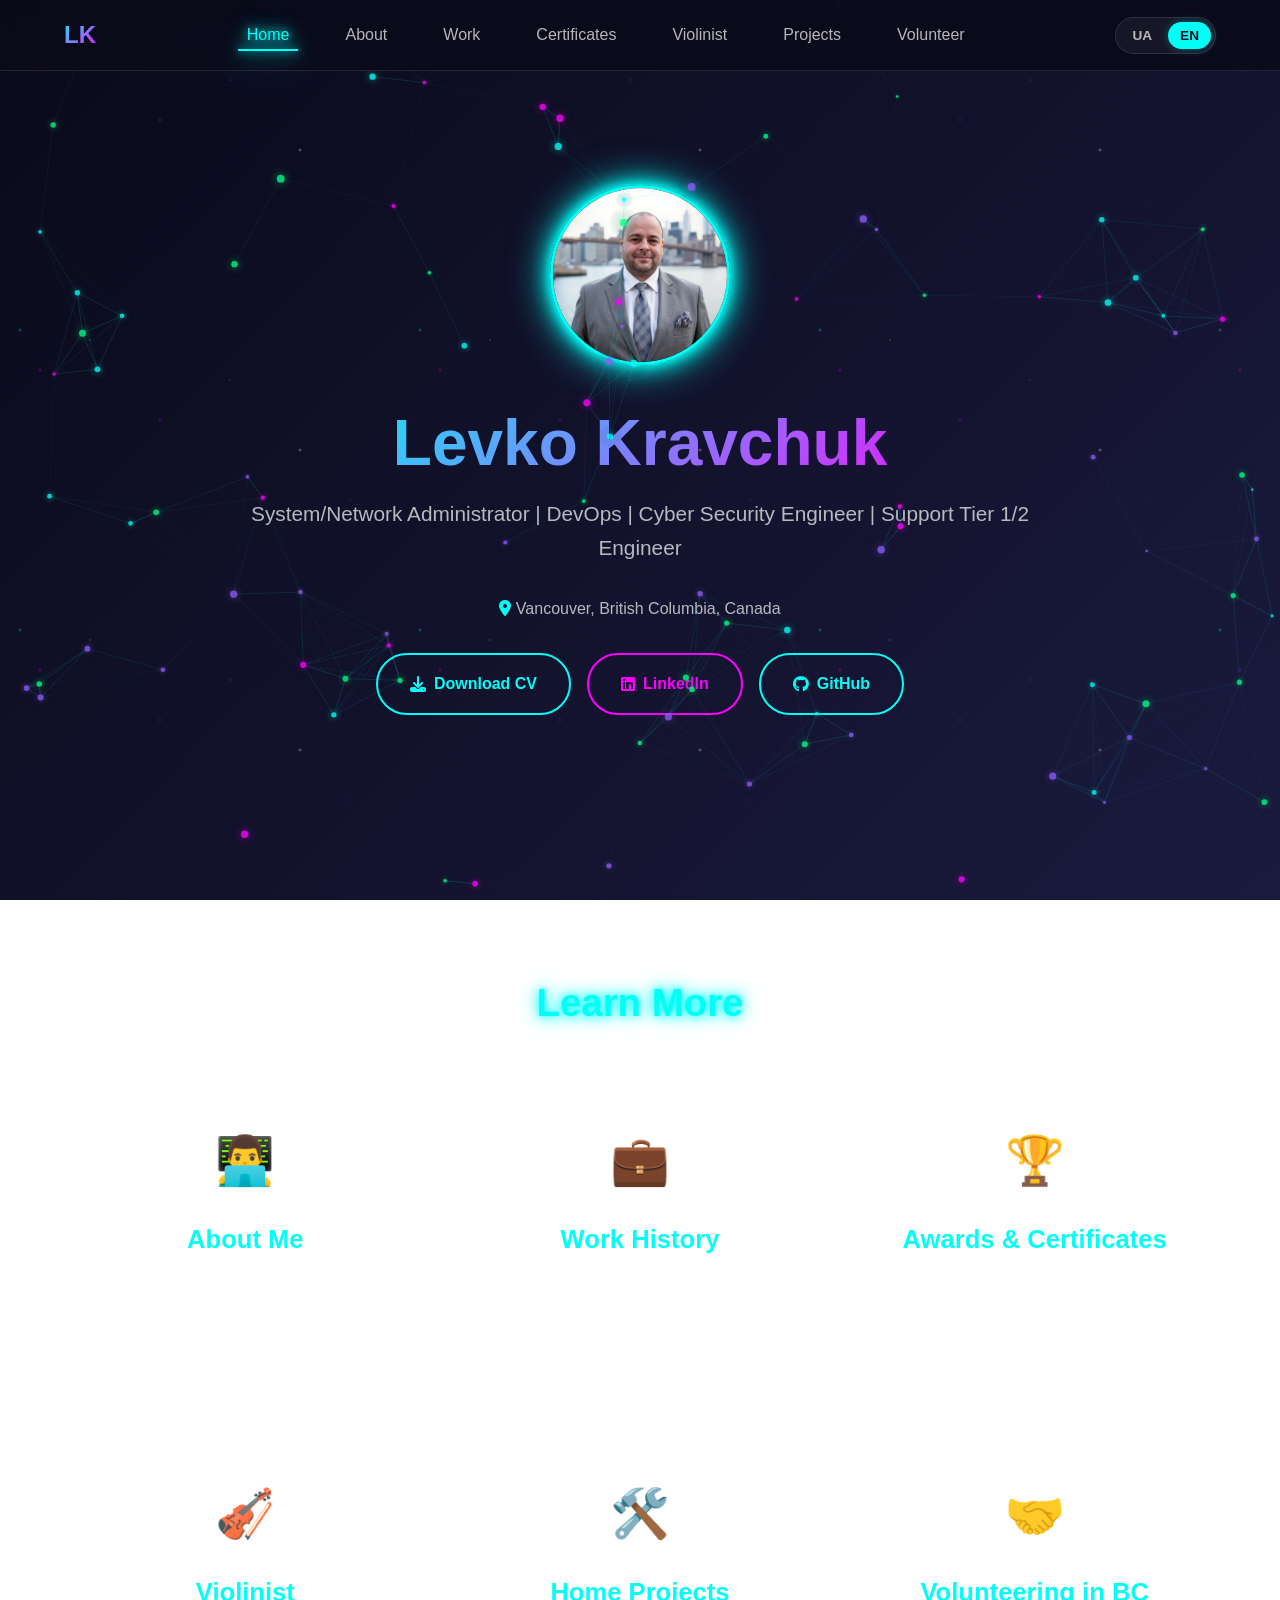
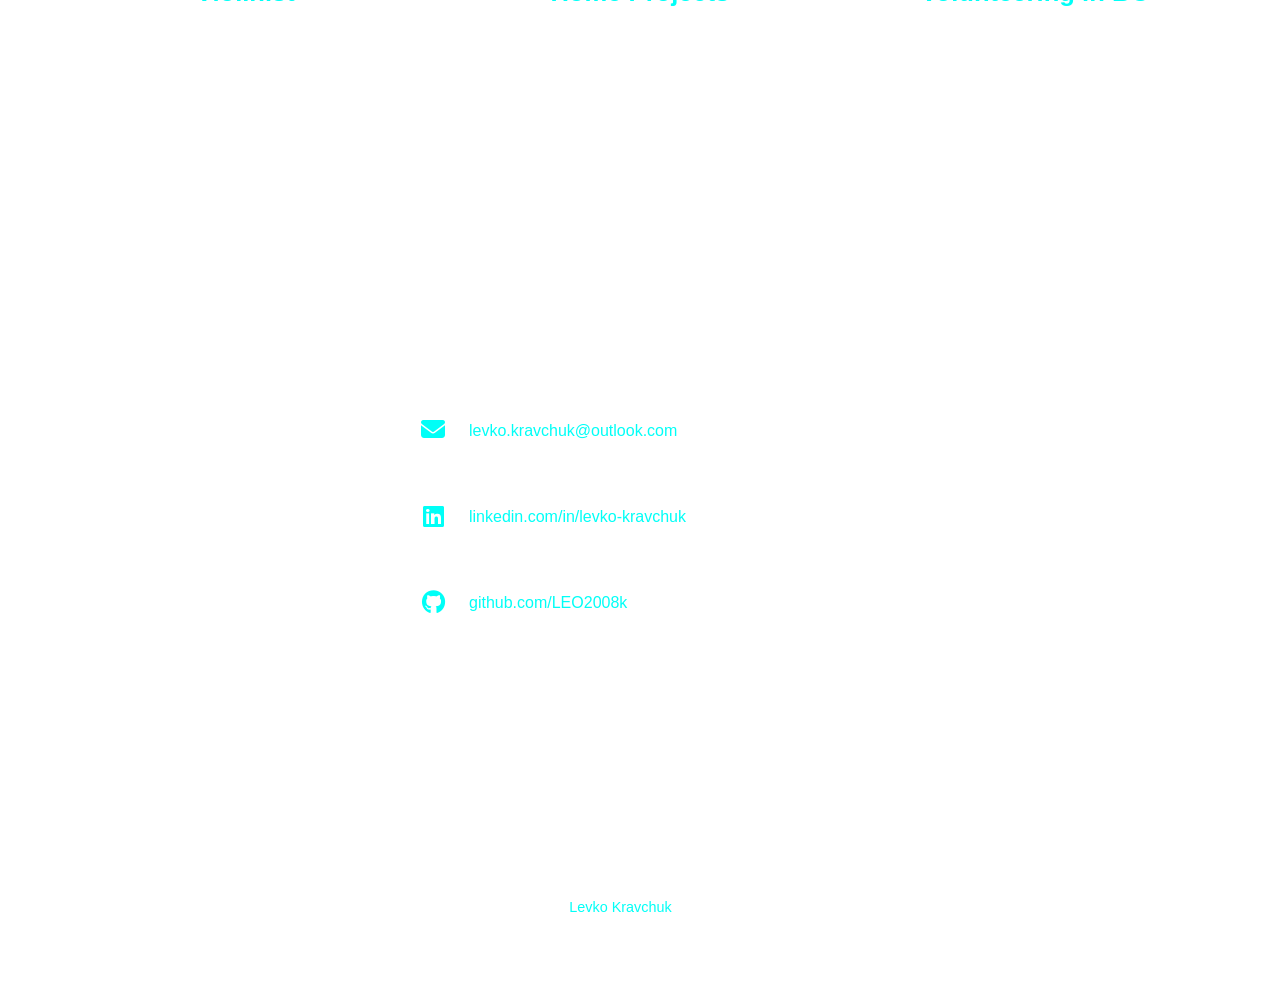
==== commit 0ad5bc21: "feat: add Support Tier 1/2 Engineer to job titles" ====
--- a/index.html
+++ b/index.html
@@ -93,8 +93,7 @@
     <div class="hero-content">
       <img src="img/photos/avatar.png" alt="Levko Kravchuk" class="hero-avatar">
       <h1 class="hero-title">Levko Kravchuk</h1>
-      <p class="hero-subtitle" data-i18n="hero_subtitle">System/Network Administrator | DevOps | Cyber Security Engineer
-      </p>
+      <p class="hero-subtitle" data-i18n="hero_subtitle">System/Network Administrator | DevOps | Cyber Security Engineer | Support Tier 1/2 Engineer</p>
       <p style="color: var(--text-secondary); margin-bottom: 2rem;">
         <i class="fas fa-map-marker-alt" style="color: var(--neon-cyan);"></i>
         <span data-i18n="hero_location">Vancouver, British Columbia, Canada</span>
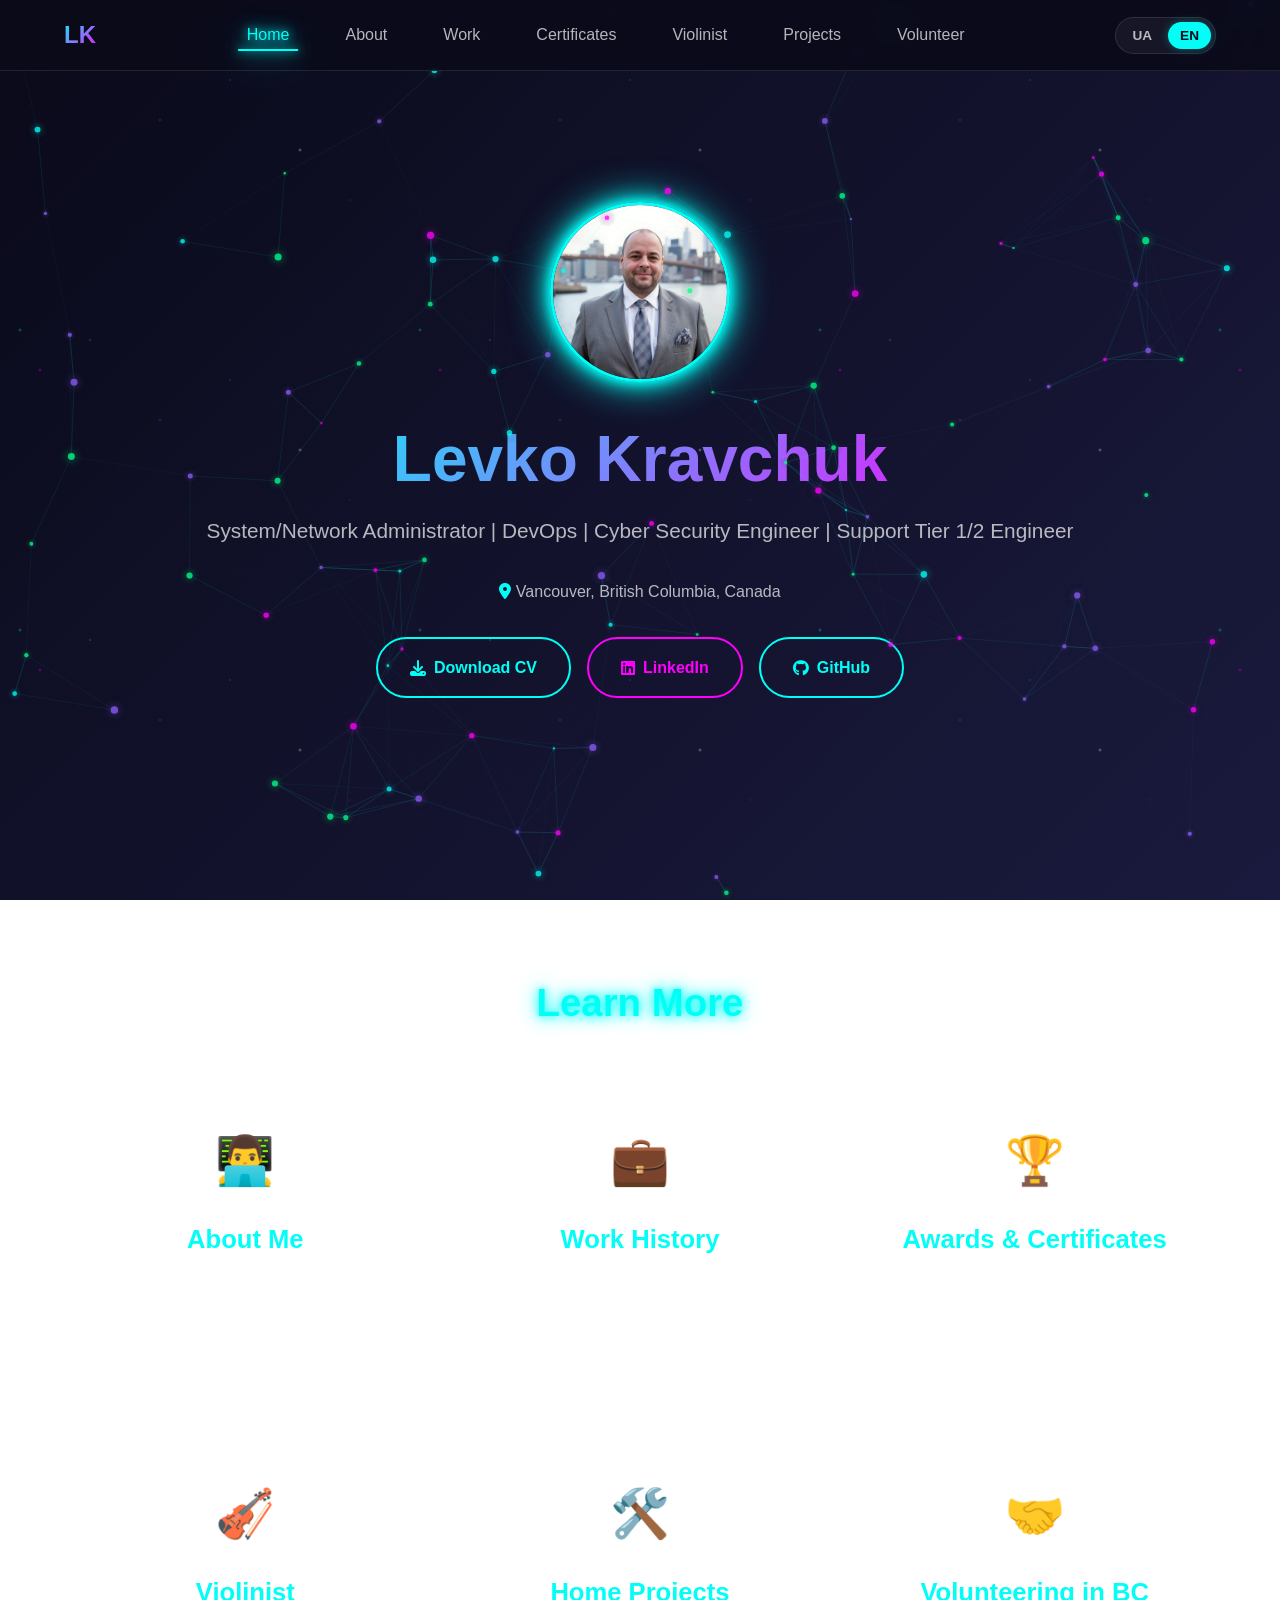
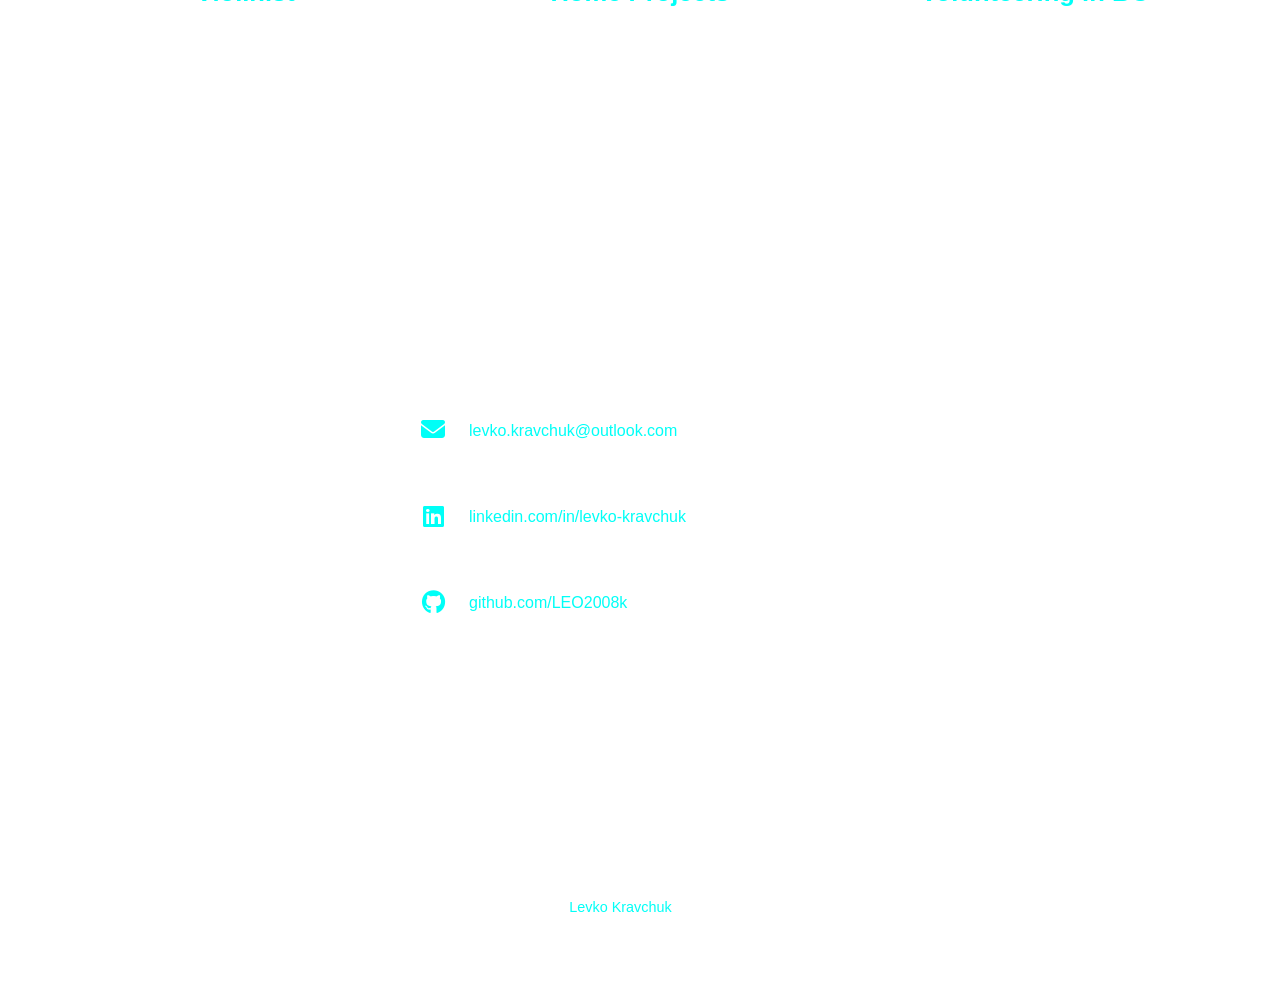
==== commit d299ec3f: "seo: update meta tags with keywords (AI, Automation, Support Engineer, Location)" ====
--- a/index.html
+++ b/index.html
@@ -5,8 +5,9 @@
   <meta charset="UTF-8">
   <meta name="viewport" content="width=device-width, initial-scale=1.0, maximum-scale=5.0">
   <meta name="description"
-    content="Levko Kravchuk - System/Network Administrator, DevOps Engineer based in Vancouver, BC">
-  <meta name="keywords" content="Levko Kravchuk, DevOps, System Administrator, Network Engineer, Vancouver">
+    content="Levko Kravchuk - System/Network Administrator, DevOps, Cyber Security, Support Tier 1/2 Engineer based in Vancouver, BC. Automation, AI, Prompt Engineering. Available for Remote, Hybrid, Full-time, Relocation.">
+  <meta name="keywords"
+    content="Levko Kravchuk, DevOps, System Administrator, Network Engineer, Cyber Security, Support Engineer, Automation, AI, Prompt Engineer, Vancouver, British Columbia, Canada, Remote, Hybrid, Full-time, Relocation">
   <meta name="author" content="Levko Kravchuk">
   <meta name="theme-color" content="#0a0a1a">
 
@@ -93,7 +94,8 @@
     <div class="hero-content">
       <img src="img/photos/avatar.png" alt="Levko Kravchuk" class="hero-avatar">
       <h1 class="hero-title">Levko Kravchuk</h1>
-      <p class="hero-subtitle" data-i18n="hero_subtitle">System/Network Administrator | DevOps | Cyber Security Engineer | Support Tier 1/2 Engineer</p>
+      <p class="hero-subtitle" data-i18n="hero_subtitle">System/Network Administrator | DevOps | Cyber Security Engineer
+        | Support Tier 1/2 Engineer</p>
       <p style="color: var(--text-secondary); margin-bottom: 2rem;">
         <i class="fas fa-map-marker-alt" style="color: var(--neon-cyan);"></i>
         <span data-i18n="hero_location">Vancouver, British Columbia, Canada</span>
--- a/css/style.css
+++ b/css/style.css
@@ -313,7 +313,7 @@
 }
 
 .hero-content {
-  max-width: 800px;
+  max-width: 1000px;
 }
 
 .hero-avatar {
@@ -648,6 +648,11 @@
     height: 140px;
   }
 
+  .hero-subtitle {
+    font-size: 1.1rem;
+    padding: 0 10px;
+  }
+
   .hero-buttons {
     flex-direction: column;
     align-items: center;
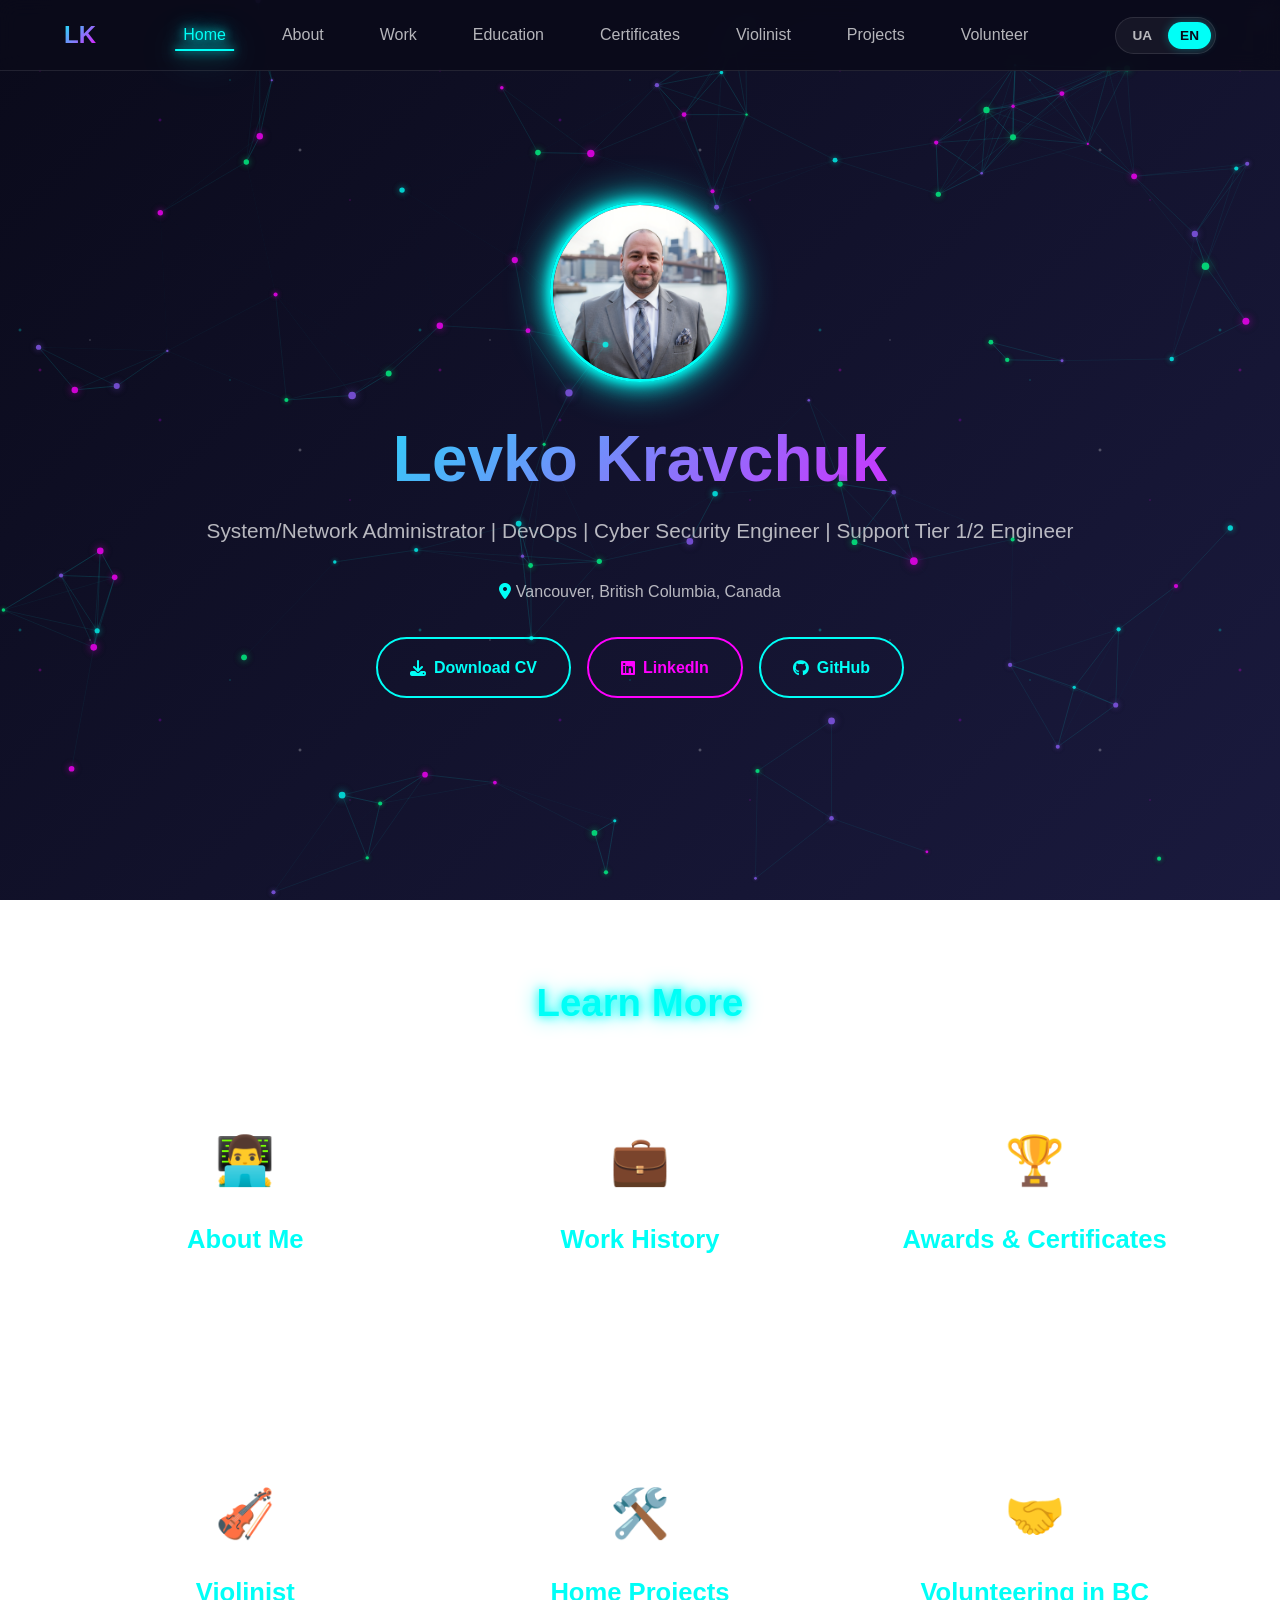
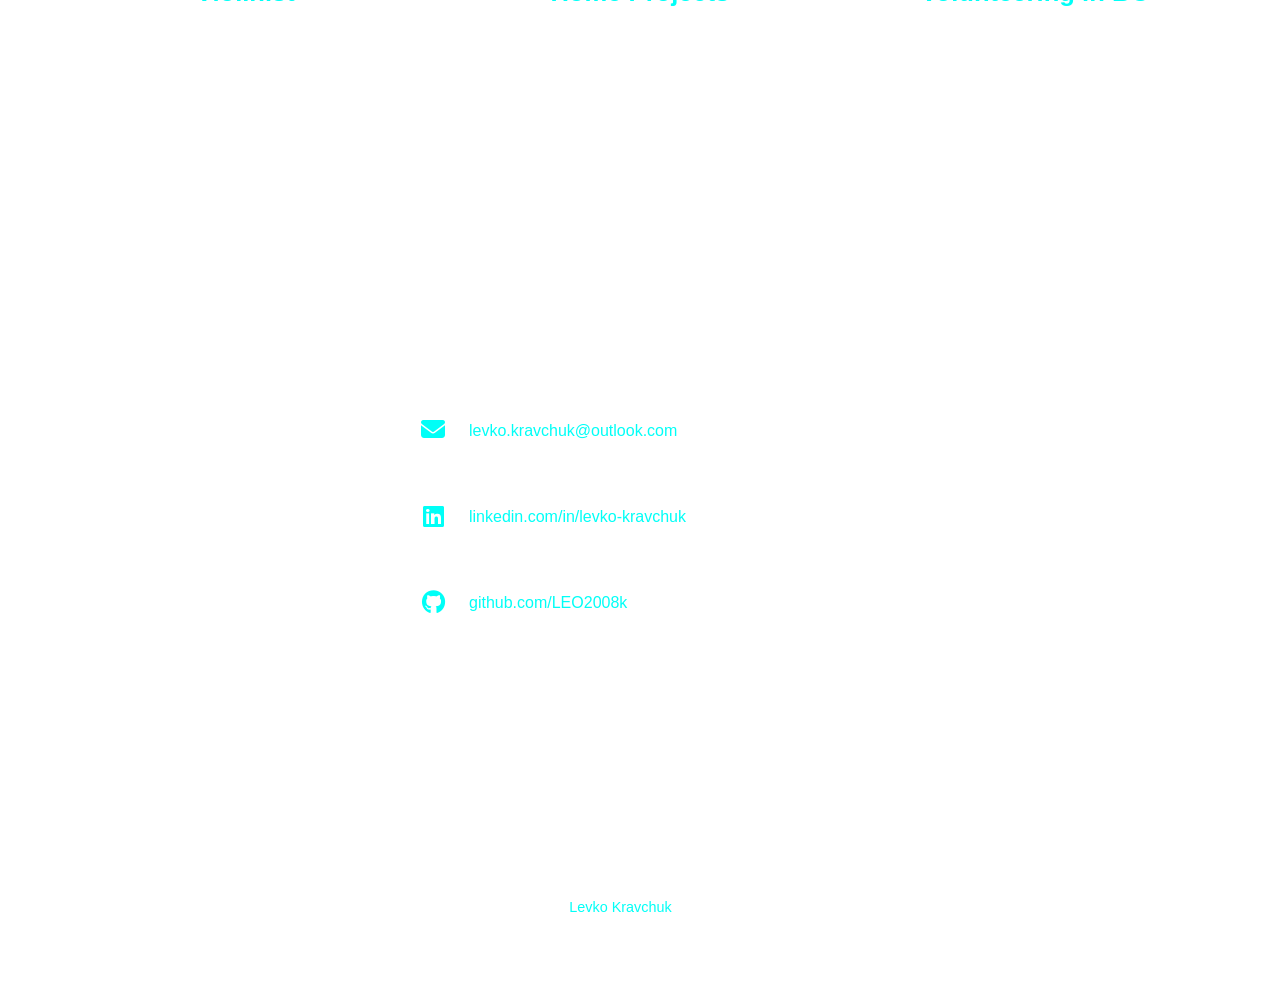
==== commit 57946cac: "feat: add Education page, update Projects (Podman, 3DentalAI), and update nav" ====
--- a/index.html
+++ b/index.html
@@ -70,6 +70,7 @@
         <li><a href="index.html" class="nav-link active" data-i18n="nav_home">Головна</a></li>
         <li><a href="about.html" class="nav-link" data-i18n="nav_about">Про мене</a></li>
         <li><a href="work-history.html" class="nav-link" data-i18n="nav_work">Робота</a></li>
+        <li><a href="education.html" class="nav-link" data-i18n="nav_education">Освіта</a></li>
         <li><a href="awards.html" class="nav-link" data-i18n="nav_awards">Сертифікати</a></li>
         <li><a href="violinist.html" class="nav-link" data-i18n="nav_violinist">Скрипаль</a></li>
         <li><a href="projects.html" class="nav-link" data-i18n="nav_projects">Проєкти</a></li>
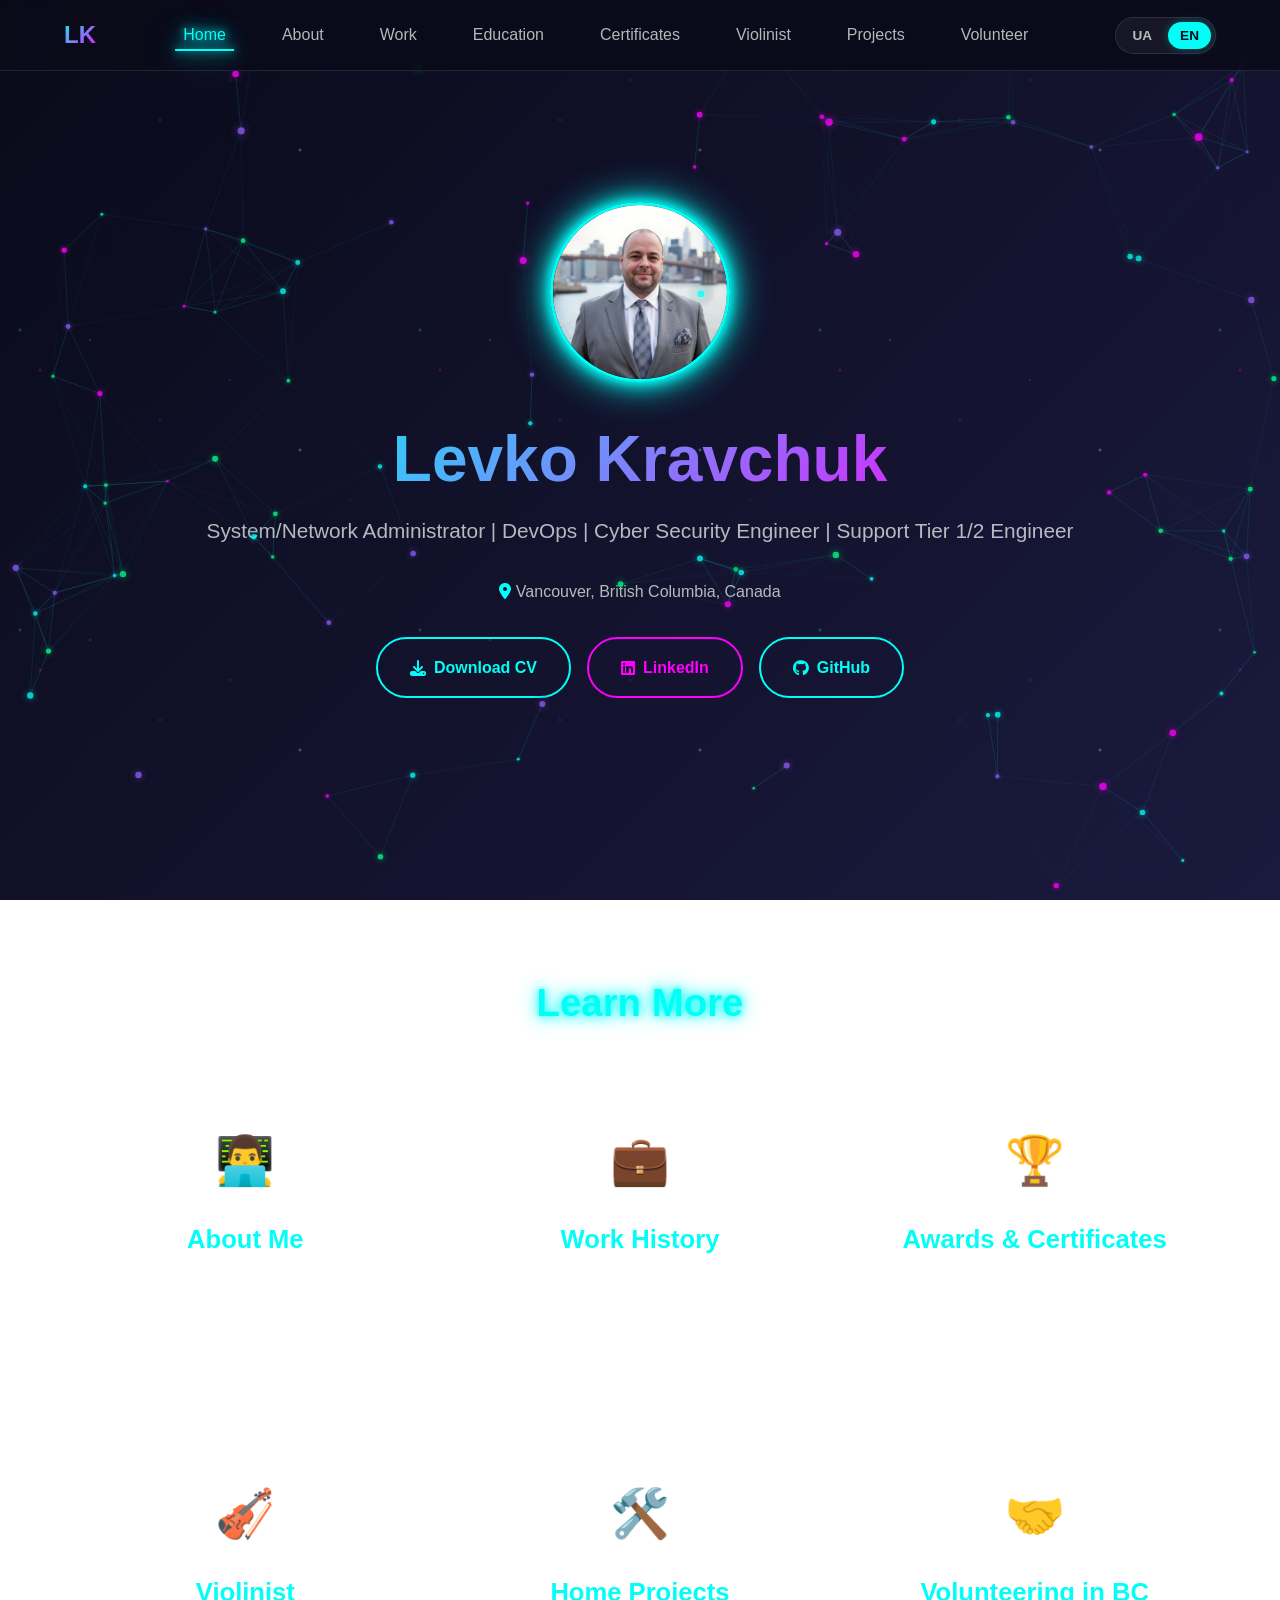
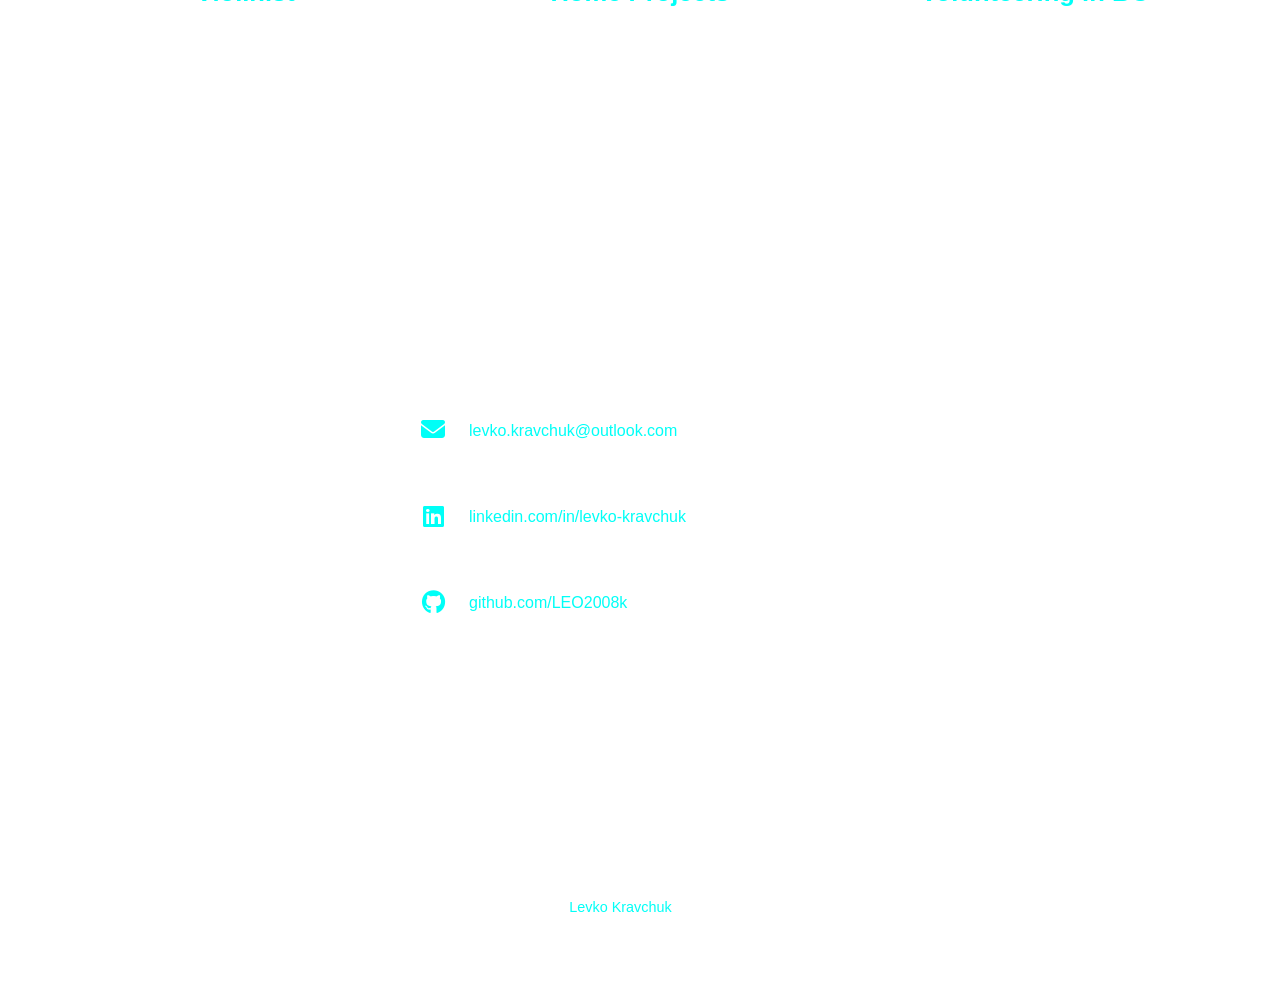
==== commit 4b76937d: "security: implement comprehensive XSS protection and security headers - Add sanitizeTranslation() fu" ====
--- a/index.html
+++ b/index.html
@@ -25,6 +25,8 @@
     frame-ancestors 'self';
     form-action 'self';
     base-uri 'self';
+    object-src 'none';
+    upgrade-insecure-requests;
   ">
 
   <title>Levko Kravchuk | Portfolio</title>
--- a/css/style.css
+++ b/css/style.css
@@ -206,6 +206,9 @@
   border-radius: 8px;
   transition: var(--transition-normal);
   position: relative;
+  min-width: 85px;
+  text-align: center;
+  white-space: nowrap;
 }
 
 .nav-link::after {
